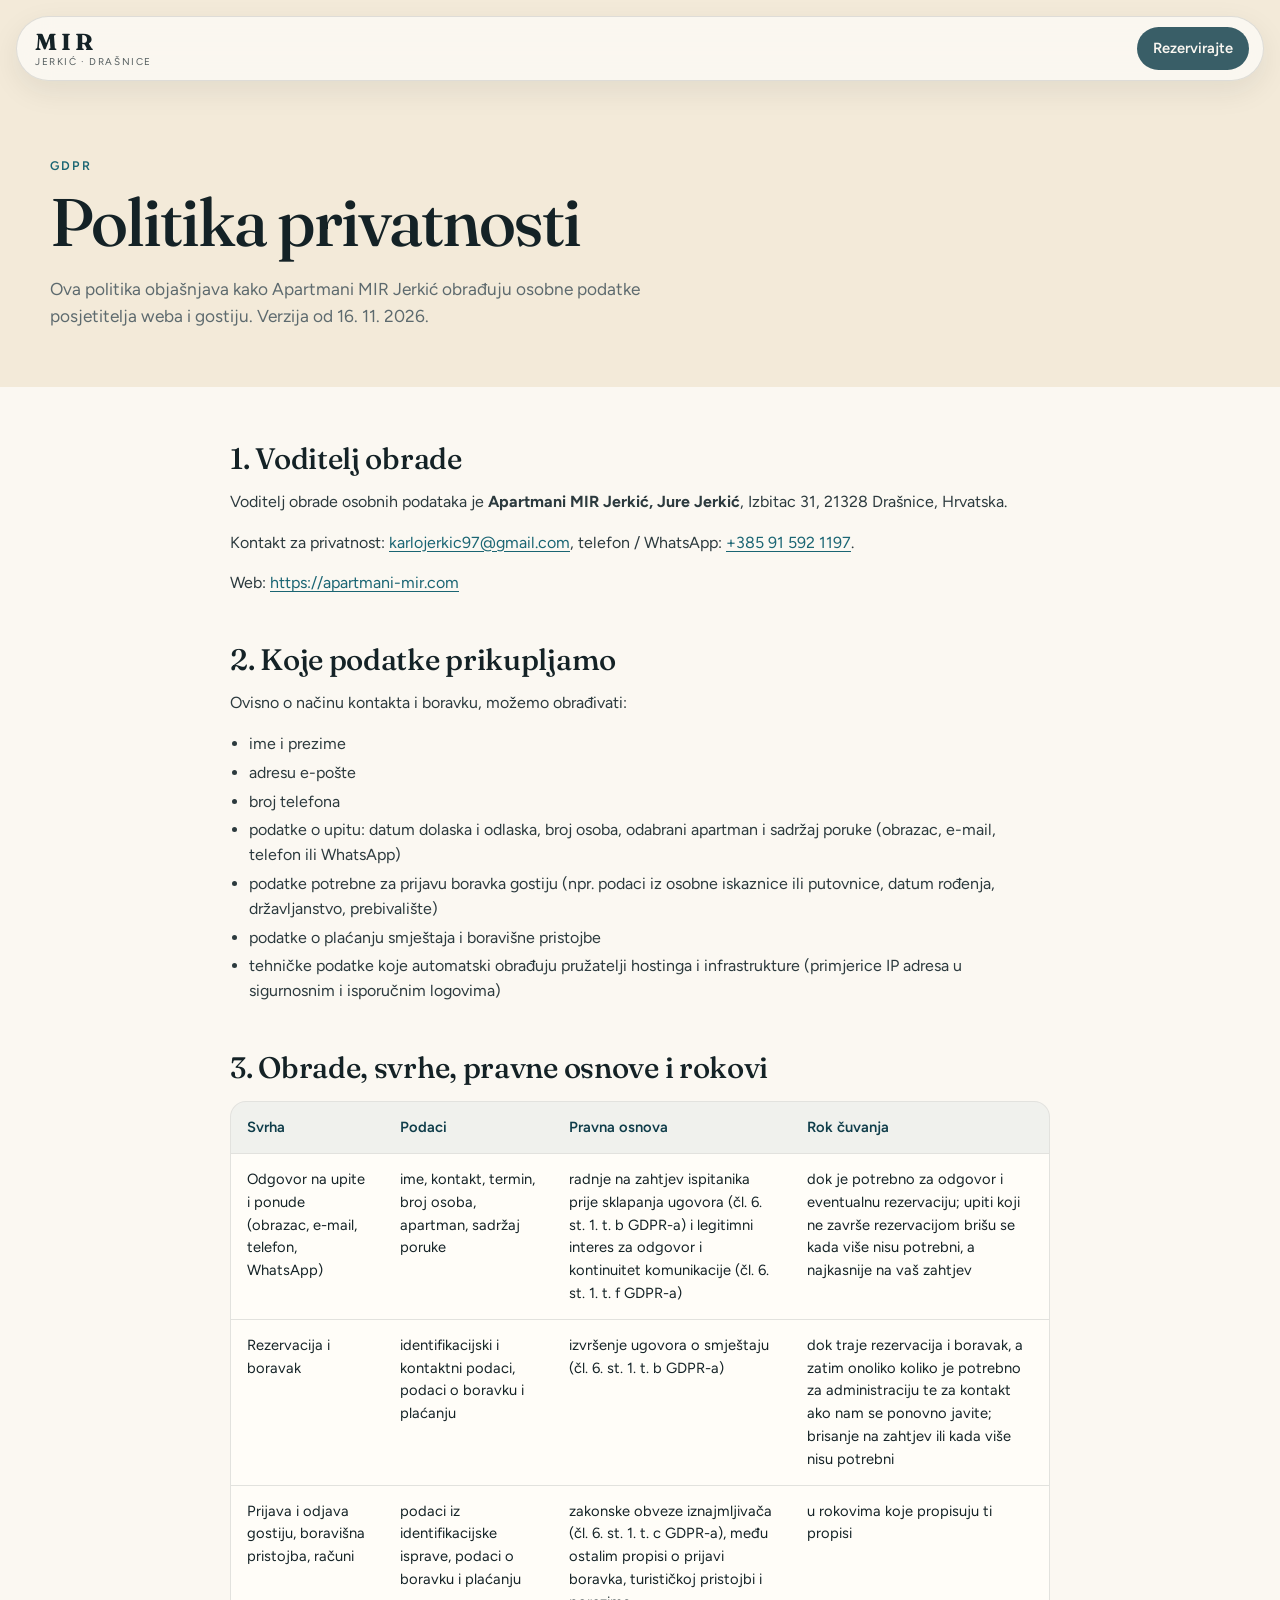
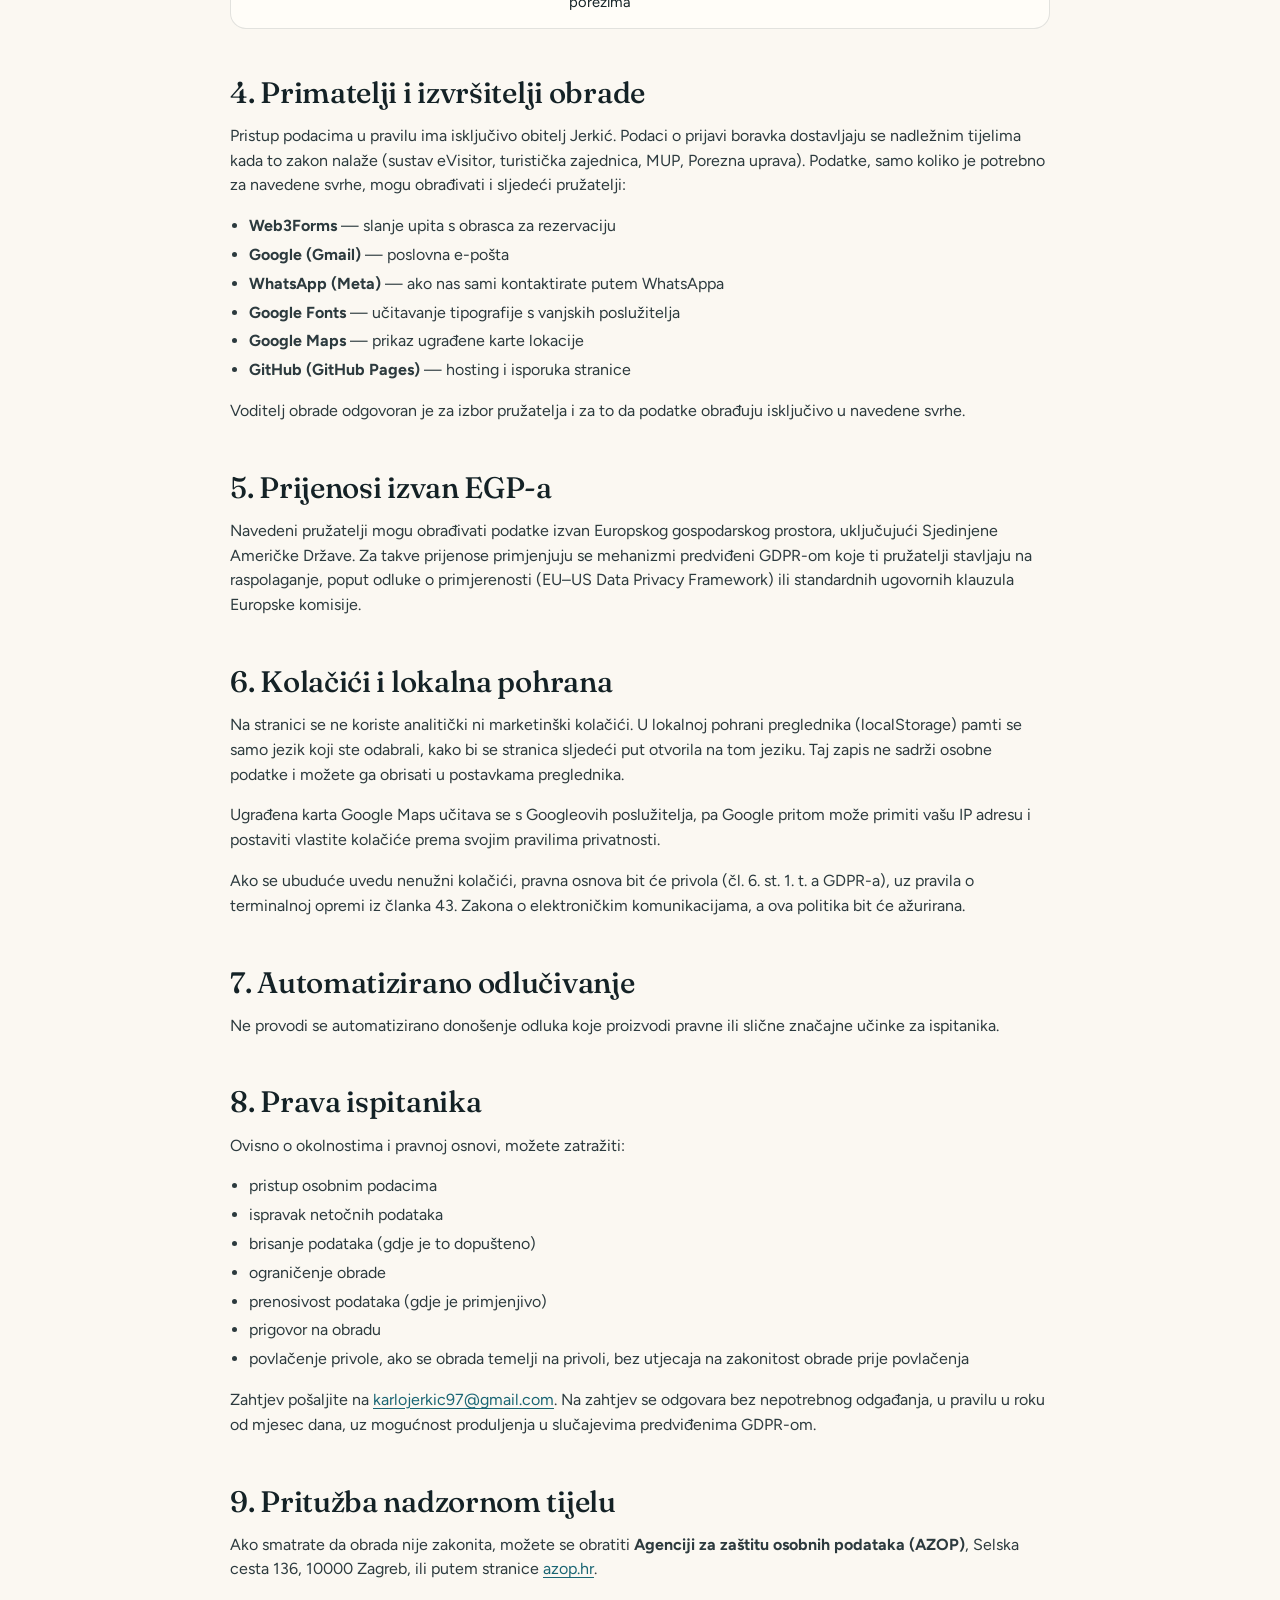
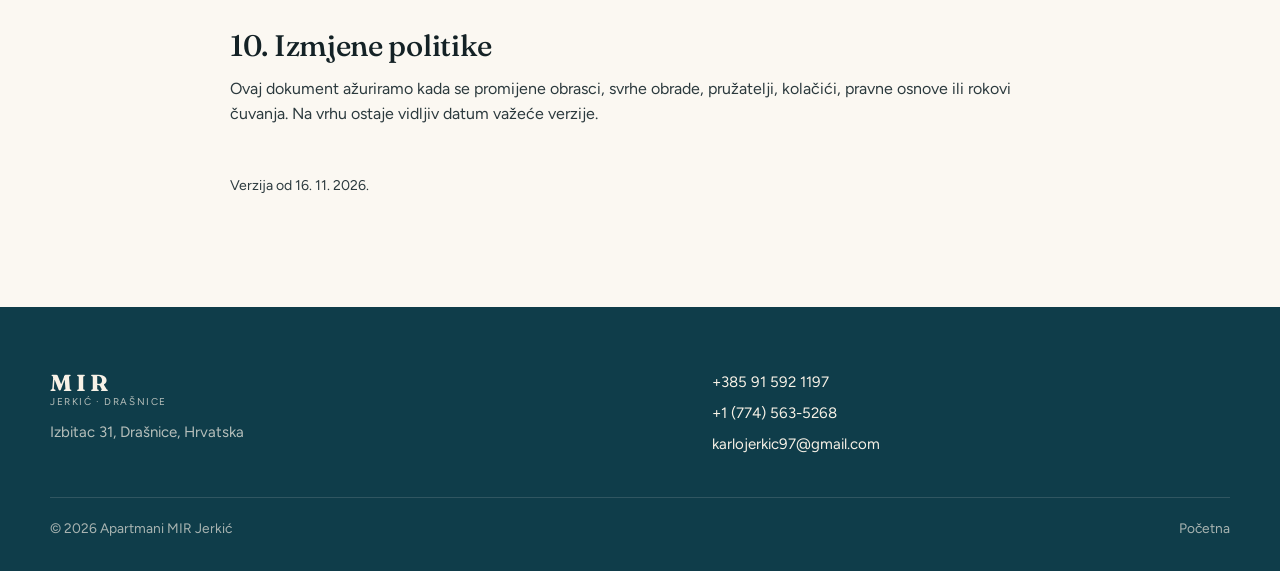
==== politika-privatnosti.html @ 4168d45e "Switch contact details to the US number and Gmail address. Co-Authored-By: Claude Opus 5.5 <noreply@" ====
<!DOCTYPE html>
<html lang="hr">
  <head>
    <meta charset="UTF-8" />
    <meta name="viewport" content="width=device-width, initial-scale=1.0" />
    <title>Politika privatnosti · Apartmani MIR Jerkić</title>
    <meta
      name="description"
      content="Politika privatnosti Apartmana MIR Jerkić u Drašnicama — kako obrađujemo osobne podatke gostiju i posjetitelja weba."
    />
    <meta name="robots" content="index, follow" />
    <link rel="canonical" href="https://apartmani-mir.com/politika-privatnosti.html" />
    <meta property="og:locale" content="hr_HR" />
    <meta property="og:type" content="website" />
    <meta property="og:site_name" content="Apartmani MIR Jerkić" />
    <meta property="og:title" content="Politika privatnosti · Apartmani MIR Jerkić" />
    <meta
      property="og:description"
      content="Politika privatnosti Apartmana MIR Jerkić u Drašnicama — kako obrađujemo osobne podatke gostiju i posjetitelja weba."
    />
    <meta property="og:url" content="https://apartmani-mir.com/politika-privatnosti.html" />
    <meta property="og:image" content="https://apartmani-mir.com/img/og.jpg" />
    <meta name="twitter:card" content="summary_large_image" />
    <meta name="twitter:title" content="Politika privatnosti · Apartmani MIR Jerkić" />
    <meta name="twitter:image" content="https://apartmani-mir.com/img/og.jpg" />
    <meta name="theme-color" content="#0f3d4a" />
    <link rel="icon" href="favicon.svg" type="image/svg+xml" />
    <link rel="icon" href="img/favicon-32.png" type="image/png" sizes="32x32" />
    <link rel="apple-touch-icon" href="img/apple-touch-icon.png" sizes="180x180" />
    <link rel="preconnect" href="https://fonts.googleapis.com" />
    <link rel="preconnect" href="https://fonts.gstatic.com" crossorigin />
    <link
      href="https://fonts.googleapis.com/css2?family=Figtree:wght@400;500;600;700&family=Fraunces:ital,opsz,wght@0,9..144,500;0,9..144,600;1,9..144,500&display=swap"
      rel="stylesheet"
    />
    <link rel="stylesheet" href="css/styles.css?v=20261119b" />
  </head>
  <body class="page-legal">
    <a class="skip" href="#sadrzaj">Preskoči na sadržaj</a>

    <header class="nav is-solid" id="nav">
      <a class="brand" href="index.html">
        <strong>MIR</strong>
        <span>Jerkić · Drašnice</span>
      </a>
      <nav>
        <ul class="nav__links nav__links--legal">
          <li><a class="nav__cta" href="index.html#kontakt">Rezervirajte</a></li>
        </ul>
      </nav>
    </header>

    <main id="sadrzaj">
      <section class="legal-head">
        <div class="wrap">
          <p class="legal-head__eyebrow">GDPR</p>
          <h1>Politika privatnosti</h1>
          <p class="lede">
            Ova politika objašnjava kako Apartmani MIR Jerkić obrađuju osobne podatke
            posjetitelja weba i gostiju. Verzija od 16. 11. 2026.
          </p>
        </div>
      </section>

      <section class="legal">
        <div class="wrap legal__content">
          <h2>1. Voditelj obrade</h2>
          <p>
            Voditelj obrade osobnih podataka je
            <strong>Apartmani MIR Jerkić, Jure Jerkić</strong>,
            Izbitac 31, 21328 Drašnice, Hrvatska.
          </p>
          <p>
            Kontakt za privatnost:
            <a href="mailto:karlojerkic97@gmail.com">karlojerkic97@gmail.com</a>,
            telefon / WhatsApp:
            <a href="https://wa.me/385915921197" target="_blank" rel="noopener noreferrer">+385 91 592 1197</a>.
          </p>
          <p>
            Web:
            <a href="https://apartmani-mir.com">https://apartmani-mir.com</a>
          </p>

          <h2>2. Koje podatke prikupljamo</h2>
          <p>Ovisno o načinu kontakta i boravku, možemo obrađivati:</p>
          <ul>
            <li>ime i prezime</li>
            <li>adresu e-pošte</li>
            <li>broj telefona</li>
            <li>podatke o upitu: datum dolaska i odlaska, broj osoba, odabrani apartman i sadržaj poruke (obrazac, e-mail, telefon ili WhatsApp)</li>
            <li>podatke potrebne za prijavu boravka gostiju (npr. podaci iz osobne iskaznice ili putovnice, datum rođenja, državljanstvo, prebivalište)</li>
            <li>podatke o plaćanju smještaja i boravišne pristojbe</li>
            <li>tehničke podatke koje automatski obrađuju pružatelji hostinga i infrastrukture (primjerice IP adresa u sigurnosnim i isporučnim logovima)</li>
          </ul>

          <h2>3. Obrade, svrhe, pravne osnove i rokovi</h2>
          <div class="legal__table-wrap" role="region" aria-label="Pregled obrada" tabindex="0">
            <table class="legal__table">
              <thead>
                <tr>
                  <th scope="col">Svrha</th>
                  <th scope="col">Podaci</th>
                  <th scope="col">Pravna osnova</th>
                  <th scope="col">Rok čuvanja</th>
                </tr>
              </thead>
              <tbody>
                <tr>
                  <td>Odgovor na upite i ponude (obrazac, e-mail, telefon, WhatsApp)</td>
                  <td>ime, kontakt, termin, broj osoba, apartman, sadržaj poruke</td>
                  <td>
                    radnje na zahtjev ispitanika prije sklapanja ugovora
                    (čl. 6. st. 1. t. b GDPR-a) i legitimni interes za odgovor
                    i kontinuitet komunikacije (čl. 6. st. 1. t. f GDPR-a)
                  </td>
                  <td>
                    dok je potrebno za odgovor i eventualnu rezervaciju; upiti
                    koji ne završe rezervacijom brišu se kada više nisu potrebni,
                    a najkasnije na vaš zahtjev
                  </td>
                </tr>
                <tr>
                  <td>Rezervacija i boravak</td>
                  <td>identifikacijski i kontaktni podaci, podaci o boravku i plaćanju</td>
                  <td>izvršenje ugovora o smještaju (čl. 6. st. 1. t. b GDPR-a)</td>
                  <td>
                    dok traje rezervacija i boravak, a zatim onoliko koliko je
                    potrebno za administraciju te za kontakt ako nam se ponovno
                    javite; brisanje na zahtjev ili kada više nisu potrebni
                  </td>
                </tr>
                <tr>
                  <td>Prijava i odjava gostiju, boravišna pristojba, računi</td>
                  <td>podaci iz identifikacijske isprave, podaci o boravku i plaćanju</td>
                  <td>
                    zakonske obveze iznajmljivača (čl. 6. st. 1. t. c GDPR-a), među
                    ostalim propisi o prijavi boravka, turističkoj pristojbi i porezima
                  </td>
                  <td>u rokovima koje propisuju ti propisi</td>
                </tr>
              </tbody>
            </table>
          </div>

          <h2>4. Primatelji i izvršitelji obrade</h2>
          <p>
            Pristup podacima u pravilu ima isključivo obitelj Jerkić. Podaci o prijavi
            boravka dostavljaju se nadležnim tijelima kada to zakon nalaže (sustav
            eVisitor, turistička zajednica, MUP, Porezna uprava). Podatke, samo koliko je
            potrebno za navedene svrhe, mogu obrađivati i sljedeći pružatelji:
          </p>
          <ul>
            <li><strong>Web3Forms</strong> — slanje upita s obrasca za rezervaciju</li>
            <li><strong>Google (Gmail)</strong> — poslovna e-pošta</li>
            <li><strong>WhatsApp (Meta)</strong> — ako nas sami kontaktirate putem WhatsAppa</li>
            <li><strong>Google Fonts</strong> — učitavanje tipografije s vanjskih poslužitelja</li>
            <li><strong>Google Maps</strong> — prikaz ugrađene karte lokacije</li>
            <li><strong>GitHub (GitHub Pages)</strong> — hosting i isporuka stranice</li>
          </ul>
          <p>
            Voditelj obrade odgovoran je za izbor pružatelja i za to da podatke
            obrađuju isključivo u navedene svrhe.
          </p>

          <h2>5. Prijenosi izvan EGP-a</h2>
          <p>
            Navedeni pružatelji mogu obrađivati podatke izvan Europskog gospodarskog
            prostora, uključujući Sjedinjene Američke Države. Za takve prijenose
            primjenjuju se mehanizmi predviđeni GDPR-om koje ti pružatelji stavljaju
            na raspolaganje, poput odluke o primjerenosti (EU–US Data Privacy Framework)
            ili standardnih ugovornih klauzula Europske komisije.
          </p>

          <h2>6. Kolačići i lokalna pohrana</h2>
          <p>
            Na stranici se ne koriste analitički ni marketinški kolačići. U lokalnoj
            pohrani preglednika (localStorage) pamti se samo jezik koji ste odabrali,
            kako bi se stranica sljedeći put otvorila na tom jeziku. Taj zapis ne sadrži
            osobne podatke i možete ga obrisati u postavkama preglednika.
          </p>
          <p>
            Ugrađena karta Google Maps učitava se s Googleovih poslužitelja, pa Google
            pritom može primiti vašu IP adresu i postaviti vlastite kolačiće prema svojim
            pravilima privatnosti.
          </p>
          <p>
            Ako se ubuduće uvedu nenužni kolačići, pravna osnova bit će privola
            (čl. 6. st. 1. t. a GDPR-a), uz pravila o terminalnoj opremi iz članka 43.
            Zakona o elektroničkim komunikacijama, a ova politika bit će ažurirana.
          </p>

          <h2>7. Automatizirano odlučivanje</h2>
          <p>
            Ne provodi se automatizirano donošenje odluka koje proizvodi pravne ili
            slične značajne učinke za ispitanika.
          </p>

          <h2>8. Prava ispitanika</h2>
          <p>Ovisno o okolnostima i pravnoj osnovi, možete zatražiti:</p>
          <ul>
            <li>pristup osobnim podacima</li>
            <li>ispravak netočnih podataka</li>
            <li>brisanje podataka (gdje je to dopušteno)</li>
            <li>ograničenje obrade</li>
            <li>prenosivost podataka (gdje je primjenjivo)</li>
            <li>prigovor na obradu</li>
            <li>povlačenje privole, ako se obrada temelji na privoli, bez utjecaja na zakonitost obrade prije povlačenja</li>
          </ul>
          <p>
            Zahtjev pošaljite na
            <a href="mailto:karlojerkic97@gmail.com">karlojerkic97@gmail.com</a>.
            Na zahtjev se odgovara bez nepotrebnog odgađanja, u pravilu u roku od mjesec dana,
            uz mogućnost produljenja u slučajevima predviđenima GDPR-om.
          </p>

          <h2>9. Pritužba nadzornom tijelu</h2>
          <p>
            Ako smatrate da obrada nije zakonita, možete se obratiti
            <strong>Agenciji za zaštitu osobnih podataka (AZOP)</strong>,
            Selska cesta 136, 10000 Zagreb, ili putem stranice
            <a href="https://azop.hr" target="_blank" rel="noopener noreferrer">azop.hr</a>.
          </p>

          <h2>10. Izmjene politike</h2>
          <p>
            Ovaj dokument ažuriramo kada se promijene obrasci, svrhe obrade, pružatelji,
            kolačići, pravne osnove ili rokovi čuvanja. Na vrhu ostaje vidljiv datum
            važeće verzije.
          </p>

          <p class="legal__updated">Verzija od 16. 11. 2026.</p>
        </div>
      </section>
    </main>

    <footer class="footer">
      <div class="wrap footer__grid footer__grid--legal">
        <div class="footer__brand">
          <a class="brand" href="index.html">
            <strong>MIR</strong>
            <span>Jerkić · Drašnice</span>
          </a>
          <p>Izbitac 31, Drašnice, Hrvatska</p>
        </div>
        <ul class="footer__contact">
          <li><a href="tel:+385915921197">+385 91 592 1197</a></li>
          <li><a href="tel:+17745635268">+1 (774) 563-5268</a></li>
          <li><a href="mailto:karlojerkic97@gmail.com">karlojerkic97@gmail.com</a></li>
        </ul>
      </div>
      <div class="wrap footer__base">
        <p>© <span id="year">2026</span> Apartmani MIR Jerkić</p>
        <a href="index.html">Početna</a>
      </div>
    </footer>

    <script>
      document.getElementById("year").textContent = new Date().getFullYear();
    </script>
  </body>
</html>
---- css/styles.css ----
:root {
  --ink: #142226;
  --muted: #5d6a6e;
  --foam: #fbf8f2;
  --sand: #f3ead9;
  --paper: #fffdf8;
  --sea: #0f3d4a;
  --sea-mid: #1a6573;
  --aqua: #3aa8b5;
  --gold: #c49a5a;
  --terracotta: #c45c3e;
  --line: rgba(20, 34, 38, 0.12);
  --shadow: 0 24px 60px rgba(15, 61, 74, 0.14);
  --radius: 22px;
  --serif: "Fraunces", "Times New Roman", serif;
  --sans: "Figtree", system-ui, sans-serif;
  --nav-h: 84px;
}

*,
*::before,
*::after {
  box-sizing: border-box;
}

html {
  scroll-behavior: smooth;
  scroll-padding-top: 104px;
}

body {
  margin: 0;
  color: var(--ink);
  background: var(--foam);
  font-family: var(--sans);
  line-height: 1.55;
  -webkit-font-smoothing: antialiased;
  overflow-x: hidden;
}

img {
  max-width: 100%;
  display: block;
}

a {
  color: inherit;
  text-decoration: none;
}

::selection {
  background: rgba(196, 154, 90, 0.32);
  color: var(--ink);
}

:focus-visible {
  outline: 2px solid var(--aqua);
  outline-offset: 3px;
}

.section--sea :focus-visible,
.hero :focus-visible,
.contact__panel :focus-visible,
.nav:not(.is-solid) :focus-visible {
  outline-color: var(--gold);
}

input,
select,
textarea {
  accent-color: var(--sea-mid);
  caret-color: var(--sea-mid);
}

svg {
  display: block;
}

button,
input,
select,
textarea {
  font: inherit;
}

.skip {
  position: absolute;
  left: 16px;
  top: 12px;
  transform: translateY(calc(-100% - 24px));
  transition: transform 0.2s ease;
  z-index: 80;
  background: var(--sea);
  color: var(--foam);
  padding: 8px 12px;
  border-radius: 8px;
}

.skip:focus {
  transform: none;
}

.wrap {
  width: min(1180px, calc(100% - 40px));
  margin-inline: auto;
}

.nav {
  position: fixed;
  inset: 16px 16px auto;
  z-index: 50;
  display: flex;
  align-items: center;
  justify-content: space-between;
  gap: 16px;
  min-height: 64px;
  padding: 10px 14px 10px 18px;
  border: 1px solid transparent;
  border-radius: 999px;
  color: #f7f1e6;
  transition: background 0.35s ease, color 0.35s ease, border-color 0.35s ease, box-shadow 0.35s ease;
}

.nav.is-solid {
  background: rgba(251, 248, 242, 0.92);
  border-color: var(--line);
  color: var(--ink);
  backdrop-filter: blur(16px);
  box-shadow: 0 10px 30px rgba(20, 34, 38, 0.08);
}

.brand {
  display: flex;
  flex-direction: column;
  line-height: 1;
  gap: 3px;
}

.brand strong {
  font-family: var(--serif);
  font-size: 1.45rem;
  letter-spacing: 0.18em;
}

.brand span {
  font-size: 0.62rem;
  letter-spacing: 0.16em;
  text-transform: uppercase;
  opacity: 0.72;
}

.nav__links {
  display: flex;
  align-items: center;
  gap: 22px;
  margin: 0;
  padding: 0;
  list-style: none;
}

.nav__links a {
  font-size: 0.92rem;
  opacity: 0.82;
}

.nav__links a:hover,
.nav__cta:hover {
  opacity: 1;
}

.nav__cta {
  display: inline-flex;
  align-items: center;
  padding: 10px 16px;
  border-radius: 999px;
  background: var(--gold);
  color: var(--sea);
  font-weight: 600;
  font-size: 0.86rem;
}

.nav.is-solid .nav__cta {
  background: var(--sea);
  color: var(--foam);
}

.nav__tools {
  display: flex;
  align-items: center;
  gap: 10px;
}

.lang {
  display: flex;
  border: 1px solid rgba(247, 241, 230, 0.28);
  border-radius: 999px;
  overflow: hidden;
}

.nav.is-solid .lang {
  border-color: var(--line);
}

.lang button {
  border: 0;
  background: transparent;
  color: inherit;
  min-height: 32px;
  padding: 0 9px;
  cursor: pointer;
  opacity: 0.62;
  font-size: 0.72rem;
  font-weight: 700;
  letter-spacing: 0.04em;
}

.lang button:hover {
  opacity: 0.9;
}

.lang button.is-active {
  opacity: 1;
  background: rgba(255, 255, 255, 0.12);
}

.nav.is-solid .lang button.is-active {
  background: rgba(15, 61, 74, 0.08);
}

.menu-btn {
  display: none;
  width: 42px;
  height: 42px;
  border: 0;
  border-radius: 50%;
  background: rgba(255, 255, 255, 0.12);
  color: inherit;
  cursor: pointer;
}

.nav.is-solid .menu-btn,
.nav.is-open .menu-btn {
  background: rgba(15, 61, 74, 0.08);
}

.hero {
  position: relative;
  min-height: 100svh;
  color: #f7f1e6;
  overflow: hidden;
}

.hero__slides,
.hero__slide,
.hero__slide img {
  position: absolute;
  inset: 0;
  width: 100%;
  height: 100%;
}

.hero__slide img {
  object-fit: cover;
  transform: scale(1.06);
  transition: opacity 1.1s ease, transform 7s ease;
}

.hero__slide {
  opacity: 0;
}

.hero__slide.is-active {
  opacity: 1;
}

.hero__slide.is-active img {
  transform: scale(1);
}

.hero__shade {
  position: absolute;
  inset: 0;
  background:
    linear-gradient(180deg, rgba(8, 24, 30, 0.5) 0%, rgba(8, 24, 30, 0.14) 22%, rgba(8, 24, 30, 0.1) 40%, rgba(8, 24, 30, 0.76) 100%),
    radial-gradient(circle at 20% 80%, rgba(15, 61, 74, 0.35), transparent 42%);
}

.hero__copy {
  position: relative;
  z-index: 2;
  display: flex;
  flex-direction: column;
  justify-content: end;
  min-height: 100svh;
  padding: 0 0 72px;
}

.hero h1 {
  margin: 0;
  max-width: 11ch;
  font-family: var(--serif);
  font-size: clamp(3.4rem, 9vw, 7.4rem);
  font-weight: 500;
  line-height: 0.92;
  letter-spacing: -0.03em;
  text-wrap: balance;
}

.hero__lead {
  max-width: 38rem;
  margin: 22px 0 28px;
  font-size: clamp(1.05rem, 2vw, 1.28rem);
  color: rgba(247, 241, 230, 0.84);
}

.hero__actions {
  display: flex;
  flex-wrap: wrap;
  gap: 12px;
}

.hero__dots {
  position: absolute;
  right: 20px;
  bottom: 72px;
  z-index: 3;
  display: flex;
  flex-direction: column;
  gap: 0;
}

.hero__dots button {
  display: grid;
  place-items: center;
  width: 24px;
  height: 24px;
  padding: 0;
  border: 0;
  border-radius: 50%;
  background: transparent;
  cursor: pointer;
}

.hero__dots button::before {
  content: "";
  width: 9px;
  height: 9px;
  border-radius: 50%;
  background: rgba(247, 241, 230, 0.45);
  transition: background 0.3s ease, transform 0.3s ease;
}

.hero__dots button:hover::before {
  background: rgba(247, 241, 230, 0.8);
}

.hero__dots button.is-active::before {
  background: var(--gold);
  transform: scale(1.15);
}

.hero__rating {
  display: inline-flex;
  align-items: center;
  gap: 8px;
  align-self: flex-start;
  margin-top: 22px;
  color: rgba(247, 241, 230, 0.86);
  font-size: 0.92rem;
}

.hero__rating strong {
  color: #f7f1e6;
  font-weight: 600;
}

.hero__star {
  color: var(--gold);
}

.hero__rating:hover span:last-child {
  text-decoration: underline;
  text-underline-offset: 3px;
}

.reviews__head {
  display: flex;
  align-items: end;
  justify-content: space-between;
  gap: 24px 40px;
  flex-wrap: wrap;
}

.reviews__head h2 {
  margin: 0;
}

.reviews__score {
  display: flex;
  align-items: center;
  gap: 14px;
  color: rgba(247, 241, 230, 0.78);
  font-size: 0.92rem;
}

.reviews__score > strong {
  font-family: var(--serif);
  font-size: 3.2rem;
  font-weight: 500;
  line-height: 1;
  color: #f7f1e6;
}

.reviews__stars {
  display: flex;
  gap: 2px;
  margin-bottom: 4px;
  color: var(--gold);
}

.reviews__list {
  display: grid;
  grid-template-columns: repeat(4, 1fr);
  gap: 32px;
  margin-top: 48px;
}

.review {
  margin: 0;
  padding-top: 22px;
  border-top: 1px solid rgba(247, 241, 230, 0.2);
}

.review blockquote {
  margin: 0;
}

.review p {
  margin: 0;
  font-family: var(--serif);
  font-size: clamp(1.3rem, 2vw, 1.6rem);
  line-height: 1.3;
  letter-spacing: -0.01em;
  color: #f7f1e6;
}

.review figcaption {
  margin-top: 18px;
  font-size: 0.9rem;
  color: rgba(247, 241, 230, 0.7);
}

.review figcaption strong {
  color: #f7f1e6;
  font-weight: 600;
}

.reviews__foot {
  display: flex;
  flex-wrap: wrap;
  justify-content: space-between;
  gap: 8px 24px;
  margin: 48px 0 0;
  color: rgba(247, 241, 230, 0.66);
  font-size: 0.88rem;
}

.reviews__foot a {
  color: #d9b77f;
  font-weight: 600;
  text-decoration: underline;
  text-decoration-color: rgba(217, 183, 127, 0.4);
  text-underline-offset: 3px;
}

.reviews__foot a:hover {
  text-decoration-color: currentColor;
}

.btn {
  display: inline-flex;
  align-items: center;
  justify-content: center;
  gap: 10px;
  min-height: 48px;
  padding: 0 20px;
  border: 0;
  border-radius: 999px;
  background: var(--gold);
  color: var(--sea);
  font: inherit;
  font-weight: 600;
  cursor: pointer;
}

.btn:hover {
  filter: brightness(1.06);
}

.btn--ghost {
  background: transparent;
  color: inherit;
  border: 1px solid rgba(247, 241, 230, 0.45);
  transition: background 0.25s ease, border-color 0.25s ease;
}

.btn--ghost:hover {
  filter: none;
  background: rgba(247, 241, 230, 0.1);
  border-color: rgba(247, 241, 230, 0.7);
}

.facts {
  display: grid;
  grid-template-columns: repeat(4, 1fr);
  gap: 1px;
  margin: -42px auto 0;
  padding: 0;
  position: relative;
  z-index: 4;
  background: #e6e1d7;
  border-radius: var(--radius);
  overflow: hidden;
  box-shadow: var(--shadow);
}

.facts li {
  list-style: none;
  margin: 0;
  padding: 26px 22px;
  background: var(--paper);
}

.facts strong {
  display: block;
  font-family: var(--serif);
  font-size: 1.7rem;
  font-weight: 500;
}

.facts span {
  color: var(--muted);
  font-size: 0.92rem;
}

.section {
  padding: 7.25rem 0 5.75rem;
}

.section--sand {
  background: var(--sand);
}

.section--sea {
  background: var(--sea);
  color: #f7f1e6;
}

h2 {
  margin: 0 0 18px;
  text-wrap: balance;
  font-family: var(--serif);
  font-size: clamp(2.1rem, 5vw, 3.8rem);
  font-weight: 500;
  line-height: 1.05;
  letter-spacing: -0.03em;
}

.lede {
  max-width: 42rem;
  color: var(--muted);
  font-size: 1.08rem;
}

.section--sea .lede {
  color: rgba(247, 241, 230, 0.74);
}

.split {
  display: grid;
  grid-template-columns: 1.05fr 0.95fr;
  gap: 56px;
  align-items: center;
}

.prose p {
  margin: 0 0 16px;
  color: var(--muted);
}

.prose--lead {
  max-width: 34rem;
}

.prose--lead p {
  font-size: 1.14rem;
  line-height: 1.65;
  color: #3f4d51;
}

.prose--lead p:first-child {
  color: var(--ink);
}

.photo {
  position: relative;
  margin: 0;
  overflow: hidden;
  border-radius: 28px;
}

.photo img {
  width: 100%;
  height: min(620px, 72vh);
  object-fit: cover;
  border-radius: 28px;
  transition: transform 0.8s ease;
}

.photo:hover img {
  transform: scale(1.03);
}

.photo figcaption {
  position: absolute;
  left: 18px;
  bottom: 18px;
  padding: 8px 12px;
  border-radius: 999px;
  background: rgba(20, 34, 38, 0.7);
  color: #f7f1e6;
  font-size: 0.8rem;
  backdrop-filter: blur(10px);
}

.amen {
  display: grid;
  grid-template-columns: 1.05fr 0.95fr;
  gap: 64px;
  align-items: center;
}

.amenities {
  display: grid;
  grid-template-columns: 1fr 1fr;
  gap: 30px 32px;
  margin: 40px 0 0;
  padding: 0;
  list-style: none;
}

.amenity {
  display: grid;
  grid-template-columns: 46px 1fr;
  gap: 16px;
  align-items: start;
}

.amenity__icon {
  display: grid;
  place-items: center;
  width: 46px;
  height: 46px;
  border-radius: 50%;
  background: rgba(15, 61, 74, 0.08);
  color: var(--sea);
}

.amenity strong {
  display: block;
  margin: 2px 0 4px;
  font-size: 1.02rem;
}

.amenity p {
  margin: 0;
  color: #57625f;
  font-size: 0.94rem;
  line-height: 1.5;
}

.amen__photo {
  margin: 0;
  overflow: hidden;
  border-radius: 28px;
  box-shadow: var(--shadow);
}

.amen__photo img {
  width: 100%;
  height: min(560px, 70vh);
  object-fit: cover;
}

.cards {
  display: flex;
  flex-wrap: wrap;
  justify-content: center;
  gap: 18px;
  margin-top: 36px;
}

.card {
  display: flex;
  flex: 0 1 calc((100% - 54px) / 4);
  flex-direction: column;
  max-width: calc((100% - 54px) / 4);
  overflow: hidden;
  border-radius: 24px;
  color: var(--ink);
  background: var(--paper);
  box-shadow: 0 10px 30px rgba(15, 61, 74, 0.06);
  transition: transform 0.35s ease, box-shadow 0.35s ease;
}

.card:hover {
  transform: translateY(-4px);
  box-shadow: var(--shadow);
}

.card__media {
  position: relative;
  display: block;
  padding: 0;
  border: 0;
  overflow: hidden;
  background: var(--sand);
  cursor: zoom-in;
}

.card__media img {
  width: 100%;
  height: 210px;
  object-fit: cover;
  transition: transform 0.6s cubic-bezier(0.16, 1, 0.3, 1);
}

.card__media:hover img {
  transform: scale(1.04);
}

.card__media:focus-visible {
  outline-offset: -4px;
}

.card__count {
  position: absolute;
  right: 12px;
  bottom: 12px;
  display: inline-flex;
  align-items: center;
  gap: 6px;
  padding: 5px 10px;
  border-radius: 999px;
  background: rgba(20, 34, 38, 0.66);
  color: #f7f1e6;
  font-size: 0.8rem;
  font-weight: 600;
  backdrop-filter: blur(6px);
}

.card__body {
  display: flex;
  flex: 1;
  flex-direction: column;
  gap: 10px;
  padding: 18px 18px 18px;
}

.card__body > p {
  margin-bottom: 16px;
}

.card__top {
  display: flex;
  align-items: baseline;
  justify-content: space-between;
  gap: 12px;
}

.card__top span {
  flex-shrink: 0;
  color: var(--sea-mid);
  font-size: 0.78rem;
  font-weight: 600;
  letter-spacing: 0.06em;
  text-transform: uppercase;
}

.card h3 {
  margin: 0;
  color: var(--ink);
  font-family: var(--serif);
  font-size: 1.55rem;
  font-weight: 500;
  line-height: 1.15;
}

.card p {
  margin: 0;
  color: var(--muted);
  font-size: 0.94rem;
  line-height: 1.45;
}

.card__actions {
  display: grid;
  grid-template-columns: 1fr 1fr;
  margin: auto -18px -18px;
  border-top: 1px solid var(--line);
}

.card__link,
.card__book {
  display: inline-flex;
  align-items: center;
  justify-content: center;
  gap: 8px;
  min-height: 52px;
  padding: 0 12px;
  border: 0;
  background: none;
  color: var(--muted);
  font: inherit;
  font-size: 0.9rem;
  font-weight: 600;
  white-space: nowrap;
  cursor: pointer;
  transition: background 0.2s ease, color 0.2s ease;
}

.card__book {
  border-left: 1px solid var(--line);
  color: var(--sea);
}

.card__book svg {
  transition: transform 0.25s cubic-bezier(0.16, 1, 0.3, 1);
}

.card__link:hover,
.card__book:hover {
  background: rgba(15, 61, 74, 0.04);
  color: var(--sea);
}

.card__book:hover svg {
  transform: translateX(3px);
}

.card__link:focus-visible,
.card__book:focus-visible {
  outline-offset: -3px;
}

.places {
  display: grid;
  grid-template-columns: 1.3fr 1fr 1fr;
  gap: 16px;
  margin-top: 36px;
}

.place {
  position: relative;
  display: block;
  width: 100%;
  min-height: 420px;
  overflow: hidden;
  border: 0;
  border-radius: 26px;
  padding: 0;
  text-align: left;
  color: #f7f1e6;
  font: inherit;
  cursor: pointer;
  transition: transform 0.35s ease, box-shadow 0.35s ease;
}

.place:hover {
  transform: translateY(-4px);
  box-shadow: var(--shadow);
}

.place:hover .place__cta {
  opacity: 1;
  transform: none;
}

.place img {
  position: absolute;
  inset: 0;
  width: 100%;
  height: 100%;
  object-fit: cover;
  transition: transform 0.6s ease;
}

.place:hover img {
  transform: scale(1.04);
}

.place__shade {
  position: absolute;
  inset: 0;
  background: linear-gradient(180deg, rgba(8, 24, 30, 0.05), rgba(8, 24, 30, 0.82));
}

.place__copy {
  position: absolute;
  inset: auto 22px 22px;
  z-index: 1;
}

.place h3 {
  margin: 0 0 8px;
  font-family: var(--serif);
  font-size: 2.1rem;
  font-weight: 500;
}

.place p {
  margin: 0;
  color: rgba(247, 241, 230, 0.82);
  display: -webkit-box;
  -webkit-line-clamp: 3;
  -webkit-box-orient: vertical;
  overflow: hidden;
}

.place__cta {
  display: inline-block;
  margin-top: 14px;
  color: var(--gold);
  font-size: 0.88rem;
  font-weight: 600;
  letter-spacing: 0.04em;
  opacity: 0.88;
  transform: translateY(2px);
  transition: opacity 0.3s ease, transform 0.3s ease;
}

.place-modal {
  position: fixed;
  inset: 0;
  z-index: 70;
  display: grid;
  place-items: center;
  padding: 24px;
  background: rgba(8, 24, 30, 0.72);
  backdrop-filter: blur(6px);
}

.place-modal[hidden] {
  display: none;
}

.place-modal__dialog {
  position: relative;
  width: min(720px, 100%);
  max-height: min(88vh, 860px);
  overflow: auto;
  border-radius: 24px;
  background: var(--paper);
  color: var(--ink);
  box-shadow: 0 30px 80px rgba(0, 0, 0, 0.35);
}

.place-modal__close {
  position: absolute;
  top: 14px;
  right: 14px;
  z-index: 2;
  width: 42px;
  height: 42px;
  border: 0;
  border-radius: 50%;
  background: rgba(15, 28, 32, 0.55);
  color: #f7f1e6;
  cursor: pointer;
}

.place-modal__media {
  aspect-ratio: 16 / 9;
  overflow: hidden;
  background: var(--sea);
}

.place-modal__media img {
  width: 100%;
  height: 100%;
  object-fit: cover;
}

.place-modal__content {
  padding: 28px 28px 32px;
}

.place-modal__content h3 {
  margin: 0 0 16px;
  font-family: var(--serif);
  font-size: clamp(1.8rem, 3vw, 2.4rem);
  font-weight: 500;
  line-height: 1.1;
  color: var(--ink);
}

.place-modal__text p {
  margin: 0 0 14px;
  color: var(--muted);
  font-size: 1.02rem;
  line-height: 1.65;
}

.place-modal__text p:last-child {
  margin-bottom: 0;
}

.contact {
  display: grid;
  grid-template-columns: 0.9fr 1.1fr;
  gap: 28px;
  align-items: stretch;
}

.contact__panel,
.form {
  padding: 28px;
  border-radius: 26px;
  min-height: 100%;
}

.contact__panel {
  background:
    linear-gradient(180deg, rgba(8, 24, 30, 0.62), rgba(8, 24, 30, 0.86) 55%, rgba(8, 24, 30, 0.92)),
    url("../img/DJI_0021.webp") center / cover;
  color: #f7f1e6;
}

.contact__panel h2,
.contact__panel p {
  color: inherit;
}

.contact__panel a {
  color: #d9b77f;
  text-decoration: underline;
  text-decoration-color: rgba(217, 183, 127, 0.35);
  text-underline-offset: 3px;
  transition: text-decoration-color 0.2s ease;
}

.contact__panel a:hover {
  text-decoration-color: currentColor;
}

.contact-list {
  display: grid;
  gap: 10px;
  margin: 28px 0 0;
  padding: 0;
}

.contact-list li {
  list-style: none;
}

.contact-list span {
  display: block;
  font-size: 0.76rem;
  letter-spacing: 0.14em;
  text-transform: uppercase;
  opacity: 0.78;
}

.form {
  position: relative;
  display: flex;
  flex-direction: column;
  gap: 18px;
  background: var(--paper);
  box-shadow: var(--shadow);
}

.form-grid {
  flex: 1;
  display: grid;
  grid-template-columns: 1fr 1fr;
  grid-template-rows: auto auto auto minmax(160px, 1fr);
  gap: 14px;
  align-content: stretch;
}

.field {
  display: flex;
  flex-direction: column;
  gap: 6px;
}

.field--full {
  grid-column: 1 / -1;
  min-height: 0;
}

.field span {
  font-size: 0.82rem;
  color: var(--muted);
}

.field.is-invalid span {
  color: #a8472c;
}

.field input,
.field select,
.field textarea {
  width: 100%;
  border: 1px solid var(--line);
  border-radius: 14px;
  background: var(--foam);
  padding: 12px 13px;
  color: var(--ink);
  transition: border-color 0.2s ease, box-shadow 0.2s ease, background 0.2s ease;
}

.field input:focus,
.field select:focus,
.field textarea:focus {
  outline: none;
  border-color: rgba(26, 101, 115, 0.55);
  box-shadow: 0 0 0 3px rgba(58, 168, 181, 0.18);
}

.field.is-invalid input,
.field.is-invalid select,
.field.is-invalid textarea {
  border-color: rgba(196, 92, 62, 0.72);
  background: rgba(196, 92, 62, 0.05);
  box-shadow: 0 0 0 3px rgba(196, 92, 62, 0.12);
}

.field textarea {
  flex: 1;
  min-height: 140px;
  height: 100%;
  resize: vertical;
}

.form__actions {
  display: flex;
  align-items: center;
  justify-content: flex-end;
  gap: 16px;
  margin-top: 2px;
}

.form .btn {
  border: 0;
  cursor: pointer;
  flex-shrink: 0;
}

.form-note {
  margin: 0;
  flex: 1;
  min-width: 0;
  text-align: right;
  color: var(--muted);
  font-size: 0.9rem;
  line-height: 1.35;
}

.form-note:empty,
.form-note[hidden] {
  display: none;
}

.form-note.is-ok {
  color: #1f7a4d;
}

.form-note.is-err {
  color: var(--terracotta);
}

.form .btn:disabled {
  opacity: 0.65;
  cursor: wait;
}

.botcheck {
  position: absolute;
  left: -9999px;
  height: 0;
  width: 0;
  opacity: 0;
}

.map {
  margin-top: 22px;
  border: 0;
  border-radius: 22px;
  width: 100%;
  min-height: 280px;
  filter: saturate(0.85);
}

.footer {
  background: var(--sea);
  color: #f7f1e6;
  font-size: 0.94rem;
}

.footer__grid {
  display: grid;
  grid-template-columns: 1.2fr 1fr auto;
  gap: 40px;
  align-items: start;
  padding: 64px 0 40px;
}

.footer__brand p {
  margin: 14px 0 0;
  color: rgba(247, 241, 230, 0.72);
}

.footer__contact {
  display: grid;
  gap: 8px;
  margin: 0;
  padding: 0;
  list-style: none;
}

.footer a {
  transition: color 0.2s ease;
}

.footer__contact a:hover,
.footer__base a:hover {
  color: #d9b77f;
}

.footer__wa {
  display: inline-flex;
  align-items: center;
  gap: 8px;
}

.footer__lang {
  border-color: rgba(247, 241, 230, 0.28);
}

.footer__lang button.is-active {
  background: rgba(247, 241, 230, 0.14);
}

.footer__base {
  display: flex;
  justify-content: space-between;
  gap: 16px;
  padding: 20px 0 32px;
  border-top: 1px solid rgba(247, 241, 230, 0.14);
  color: rgba(247, 241, 230, 0.66);
  font-size: 0.86rem;
}

.footer__base p {
  margin: 0;
}

.mbar {
  display: none;
}

.room-modal {
  position: fixed;
  inset: 0;
  z-index: 70;
  display: grid;
  place-items: center;
  padding: 24px;
  background: rgba(10, 26, 31, 0.55);
  backdrop-filter: blur(10px);
  animation: modal-fade 0.3s ease;
}

.room-modal[hidden] {
  display: none;
}

.room-modal__dialog {
  position: relative;
  display: grid;
  grid-template-columns: minmax(0, 1fr) 360px;
  width: min(1240px, 100%);
  height: min(820px, calc(100vh - 48px));
  overflow: hidden;
  border-radius: 28px;
  background: var(--paper);
  color: var(--ink);
  box-shadow: 0 40px 100px rgba(8, 24, 30, 0.35);
  animation: modal-rise 0.45s cubic-bezier(0.16, 1, 0.3, 1);
}

@keyframes modal-fade {
  from { opacity: 0; }
}

@keyframes modal-rise {
  from { opacity: 0; transform: translateY(18px) scale(0.985); }
}

.room-modal__close,
.place-modal__close,
.room-modal__nav,
.menu-btn {
  place-items: center;
}

.room-modal__close,
.place-modal__close,
.room-modal__nav {
  display: grid;
}

.room-modal__close {
  position: absolute;
  top: 18px;
  right: 18px;
  z-index: 2;
  width: 42px;
  height: 42px;
  border: 0;
  border-radius: 50%;
  background: rgba(15, 61, 74, 0.07);
  color: var(--ink);
  cursor: pointer;
  transition: background 0.2s ease;
}

.room-modal__close:hover {
  background: rgba(15, 61, 74, 0.14);
}

.room-modal__stage {
  position: relative;
  display: grid;
  grid-template-rows: minmax(0, 1fr) auto;
  place-items: center;
  gap: 14px;
  min-height: 0;
  padding: 28px 28px 18px;
  background: #efe7d8;
}

.room-modal__stage img {
  display: block;
  max-width: 100%;
  max-height: 100%;
  border-radius: 18px;
  box-shadow: 0 18px 50px rgba(15, 61, 74, 0.16);
  transition: opacity 0.25s ease;
}

.room-modal__stage img.is-swapping {
  opacity: 0.35;
}

.room-modal__nav {
  position: absolute;
  top: 50%;
  width: 48px;
  height: 48px;
  border: 0;
  border-radius: 50%;
  background: rgba(251, 248, 242, 0.94);
  color: var(--ink);
  box-shadow: 0 8px 24px rgba(15, 61, 74, 0.18);
  cursor: pointer;
  transform: translateY(-50%);
  transition: transform 0.2s ease, background 0.2s ease;
}

.room-modal__nav:hover {
  background: #fff;
  transform: translateY(-50%) scale(1.06);
}

.room-modal__nav svg {
  width: 22px;
  height: 22px;
}

.room-modal__nav.is-prev {
  left: 40px;
}

.room-modal__nav.is-next {
  right: 40px;
}

.room-modal__count {
  color: var(--muted);
  font-size: 0.86rem;
  font-weight: 600;
  font-variant-numeric: tabular-nums;
  letter-spacing: 0.04em;
}

.room-modal__side {
  display: flex;
  flex-direction: column;
  min-height: 0;
  padding: 36px 30px 28px;
}

.room-modal__guests {
  margin: 0;
  color: var(--sea-mid);
  font-size: 0.8rem;
  font-weight: 600;
  letter-spacing: 0.06em;
  text-transform: uppercase;
}

.room-modal__side h3 {
  margin: 10px 56px 0 0;
  font-family: var(--serif);
  font-size: clamp(2rem, 3vw, 2.6rem);
  font-weight: 500;
  line-height: 1.05;
  letter-spacing: -0.02em;
}

.room-modal__desc {
  margin: 14px 0 0;
  color: var(--muted);
  font-size: 1rem;
  line-height: 1.55;
}

.room-modal__thumbs {
  display: grid;
  grid-template-columns: repeat(3, 1fr);
  align-content: start;
  gap: 8px;
  flex: 1;
  min-height: 0;
  margin: 26px -6px 20px;
  padding: 6px;
  overflow-y: auto;
  scrollbar-width: thin;
  scrollbar-color: rgba(15, 61, 74, 0.25) transparent;
}

.room-modal__thumbs button {
  aspect-ratio: 4 / 3;
  padding: 0;
  border: 0;
  border-radius: 10px;
  overflow: hidden;
  background: var(--sand);
  cursor: pointer;
  opacity: 0.72;
  transition: opacity 0.2s ease, box-shadow 0.2s ease;
}

.room-modal__thumbs button:hover {
  opacity: 1;
}

.room-modal__thumbs button.is-active {
  opacity: 1;
  box-shadow: 0 0 0 2px var(--paper), 0 0 0 4px var(--gold);
}

.room-modal__thumbs img {
  display: block;
  width: 100%;
  height: 100%;
  object-fit: cover;
}

.room-modal__book {
  width: 100%;
  min-height: 54px;
  justify-content: center;
  background: var(--sea);
  color: var(--foam);
  letter-spacing: 0.01em;
  transition: background 0.25s ease;
}

.room-modal__book:hover {
  filter: none;
  background: #0b3340;
}

.room-modal__book svg {
  transition: transform 0.25s cubic-bezier(0.16, 1, 0.3, 1);
}

.room-modal__book:hover svg {
  transform: translateX(3px);
}

.field.is-picked select {
  animation: picked 1.6s ease;
}

@keyframes picked {
  0%, 60% { border-color: var(--gold); box-shadow: 0 0 0 4px rgba(196, 154, 90, 0.25); }
}

.can-reveal .reveal {
  opacity: 0;
  transform: translateY(24px);
  transition:
    opacity 0.7s cubic-bezier(0.16, 1, 0.3, 1) var(--reveal-delay, 0ms),
    transform 0.9s cubic-bezier(0.16, 1, 0.3, 1) var(--reveal-delay, 0ms),
    box-shadow 0.35s ease;
}

.can-reveal .reveal.is-in {
  opacity: 1;
  transform: none;
}

.can-reveal .card.reveal.is-in:hover,
.can-reveal .place.reveal.is-in:hover {
  transform: translateY(-4px);
  transition-delay: 0ms;
}

@media (max-width: 1100px) {
  .card {
    flex-basis: calc((100% - 18px) / 2);
    max-width: calc((100% - 18px) / 2);
  }
}

@media (max-width: 980px) {
  .facts,
  .places,
  .split,
  .contact,
  .form-grid {
    grid-template-columns: 1fr 1fr;
  }

  .places {
    grid-template-columns: 1fr;
  }

  .place {
    min-height: 340px;
  }

  .reviews__list {
    grid-template-columns: 1fr;
    gap: 28px;
    margin-top: 36px;
  }

  .amen {
    grid-template-columns: 1fr;
    gap: 40px;
  }

  .amen__photo img {
    height: clamp(260px, 56vw, 460px);
  }

  .footer__grid {
    grid-template-columns: 1fr 1fr;
  }

  .footer__lang {
    grid-column: 1 / -1;
    justify-self: start;
  }
}

@media (max-width: 760px) {
  .nav {
    inset: 10px 10px auto;
  }

  .nav__links {
    position: absolute;
    top: calc(100% + 10px);
    left: 0;
    right: 0;
    display: none;
    flex-direction: column;
    align-items: stretch;
    gap: 0;
    padding: 10px;
    border-radius: 22px;
    background: rgba(251, 248, 242, 0.96);
    color: var(--ink);
    box-shadow: var(--shadow);
  }

  .nav.is-open .nav__links {
    display: flex;
  }

  .nav__links a,
  .nav__cta {
    display: flex;
    align-items: center;
    min-height: 46px;
    padding: 0 14px;
    border-radius: 14px;
    opacity: 1;
  }

  .nav__links a:not(.nav__cta):hover {
    background: rgba(15, 61, 74, 0.06);
  }

  .nav__links li + li {
    margin-top: 2px;
  }

  .nav__cta {
    justify-content: center;
    background: var(--sea);
    color: var(--foam);
  }

  .menu-btn {
    display: grid;
    place-items: center;
  }

  .brand span {
    display: none;
  }

  .lang button {
    padding: 0 6px;
    font-size: 0.7rem;
  }

  .amenities,
  .split,
  .contact,
  .form-grid {
    grid-template-columns: 1fr;
  }

  .amenities {
    gap: 22px;
  }

  .prose--lead p {
    font-size: 1.06rem;
  }

  .facts {
    grid-template-columns: 1fr 1fr;
  }

  .facts li {
    padding: 18px 16px;
  }

  .facts strong {
    font-size: 1.3rem;
    line-height: 1.15;
  }

  .facts span {
    display: block;
    margin-top: 4px;
    font-size: 0.84rem;
    line-height: 1.35;
  }

  .form-grid {
    grid-template-rows: none;
  }

  .field textarea {
    min-height: 140px;
    height: auto;
  }


  .hero__copy {
    padding-bottom: 96px;
  }

  .hero__dots {
    flex-direction: row;
    right: auto;
    left: 12px;
    bottom: 50px;
  }

  .footer__grid {
    grid-template-columns: 1fr;
    gap: 28px;
    padding-top: 48px;
  }

  .footer__base {
    padding-bottom: calc(96px + env(safe-area-inset-bottom));
  }

  .mbar {
    position: fixed;
    left: 10px;
    right: 10px;
    bottom: calc(10px + env(safe-area-inset-bottom));
    z-index: 45;
    display: grid;
    grid-template-columns: 1fr 1fr;
    gap: 8px;
    padding: 8px;
    border-radius: 999px;
    background: rgba(251, 248, 242, 0.94);
    border: 1px solid var(--line);
    box-shadow: 0 12px 34px rgba(15, 61, 74, 0.2);
    backdrop-filter: blur(14px);
    transform: translateY(calc(100% + 24px));
    transition: transform 0.45s cubic-bezier(0.16, 1, 0.3, 1);
  }

  .mbar.is-shown {
    transform: none;
  }

  .mbar .btn {
    min-height: 46px;
    padding: 0 14px;
    gap: 8px;
    font-size: 0.95rem;
  }

  .mbar .btn--wa {
    border: 0;
    background: var(--sea);
    color: var(--foam);
  }
}

@media (max-width: 1024px) {
  .room-modal {
    padding: 0;
  }

  .room-modal__dialog {
    grid-template-columns: 1fr;
    grid-template-rows: minmax(0, 46vh) minmax(0, 1fr);
    width: 100%;
    height: 100vh;
    height: 100dvh;
    border-radius: 0;
  }

  .room-modal__stage {
    padding: 0;
    background: #e9e0cf;
  }

  .room-modal__stage img {
    width: 100%;
    height: 100%;
    max-height: none;
    object-fit: cover;
    border-radius: 0;
    box-shadow: none;
  }

  .room-modal__nav {
    width: 40px;
    height: 40px;
  }

  .room-modal__nav.is-prev {
    left: 12px;
  }

  .room-modal__nav.is-next {
    right: 12px;
  }

  .room-modal__stage {
    display: block;
  }

  .room-modal__count {
    position: absolute;
    bottom: 14px;
    left: 50%;
    padding: 5px 12px;
    border-radius: 999px;
    background: rgba(20, 34, 38, 0.62);
    color: #f7f1e6;
    transform: translateX(-50%);
    backdrop-filter: blur(6px);
  }

  .room-modal__close {
    position: fixed;
    top: calc(12px + env(safe-area-inset-top));
    right: 12px;
    background: rgba(251, 248, 242, 0.94);
    box-shadow: 0 6px 18px rgba(15, 61, 74, 0.2);
  }

  .room-modal__side {
    padding: 22px 20px calc(16px + env(safe-area-inset-bottom));
    overflow-y: auto;
  }

  .room-modal__side h3 {
    margin-right: 0;
  }

  .room-modal__thumbs {
    display: flex;
    flex: none;
    gap: 8px;
    margin: 18px -20px 18px;
    padding: 4px 20px;
    overflow-x: auto;
    overflow-y: visible;
  }

  .room-modal__thumbs button {
    flex: 0 0 76px;
  }

  .room-modal__book {
    position: sticky;
    bottom: 0;
    margin-top: auto;
    box-shadow: 0 -10px 20px var(--paper);
  }
}

@media (max-width: 560px) {
  .card {
    flex-basis: 100%;
    max-width: 100%;
  }

  .card__media img {
    height: 220px;
  }

  .place-modal {
    padding: 12px;
  }

  .place-modal__content {
    padding: 20px 18px 24px;
  }

  .place p {
    -webkit-line-clamp: 2;
  }
}

@media (prefers-reduced-motion: reduce) {
  html {
    scroll-behavior: auto;
  }

  .hero__slide img,
  .reveal,
  .mbar,
  .room-modal,
  .room-modal__dialog,
  .card__media img,
  .card,
  .place,
  .place img,
  .photo img {
    animation: none;
    transition: none;
    transform: none !important;
    opacity: 1;
  }
}

/* ---------- Politika privatnosti ---------- */
.page-legal .nav__links--legal {
  position: static;
  display: flex;
  padding: 0;
  background: none;
  box-shadow: none;
}

.legal-head {
  padding: calc(var(--nav-h) + 72px) 0 40px;
  background: var(--sand);
}

.legal-head h1 {
  margin: 0 0 18px;
  font-family: var(--serif);
  font-size: clamp(2.4rem, 6vw, 4.2rem);
  font-weight: 500;
  line-height: 1.05;
  letter-spacing: -0.03em;
}

.legal-head__eyebrow {
  margin: 0 0 12px;
  color: var(--sea-mid);
  font-size: 0.78rem;
  font-weight: 600;
  letter-spacing: 0.18em;
  text-transform: uppercase;
}

.legal {
  padding: 56px 0 96px;
}

.legal__content {
  max-width: 820px;
}

.legal__content h2 {
  margin: 48px 0 14px;
  font-size: clamp(1.4rem, 3vw, 1.85rem);
  letter-spacing: -0.01em;
}

.legal__content h2:first-child {
  margin-top: 0;
}

.legal__content p,
.legal__content li {
  color: #2c3a3e;
}

.legal__content ul {
  padding-left: 1.2rem;
}

.legal__content li + li {
  margin-top: 4px;
}

.legal__content a {
  color: var(--sea-mid);
  text-decoration: underline;
  text-underline-offset: 3px;
  overflow-wrap: anywhere;
}

.legal__table-wrap {
  margin: 18px 0;
  overflow-x: auto;
  border: 1px solid var(--line);
  border-radius: 16px;
  background: var(--paper);
}

.legal__table {
  width: 100%;
  min-width: 680px;
  border-collapse: collapse;
  font-size: 0.92rem;
}

.legal__table th,
.legal__table td {
  padding: 14px 16px;
  text-align: left;
  vertical-align: top;
  border-bottom: 1px solid var(--line);
}

.legal__table th {
  background: rgba(15, 61, 74, 0.06);
  color: var(--sea);
  font-weight: 600;
}

.legal__table tr:last-child td {
  border-bottom: 0;
}

.legal__updated {
  margin-top: 48px;
  color: var(--muted);
  font-size: 0.88rem;
}

.footer__grid--legal {
  grid-template-columns: 1.2fr 1fr;
}

.footer__base-links {
  display: flex;
  gap: 18px;
}

/* ---------- Privola na formi ---------- */
.consent {
  display: flex;
  align-items: flex-start;
  gap: 10px;
  margin: 18px 0 4px;
  font-size: 0.9rem;
  color: var(--muted);
  cursor: pointer;
}

.consent input {
  flex: none;
  width: 18px;
  height: 18px;
  margin: 2px 0 0;
  accent-color: var(--sea-mid);
  cursor: pointer;
}

.consent a {
  color: var(--sea-mid);
  text-decoration: underline;
  text-underline-offset: 3px;
}

.consent.is-invalid {
  color: #a8472c;
}

.consent.is-invalid input {
  outline: 2px solid #a8472c;
  outline-offset: 2px;
}

@media (max-width: 1100px) and (min-width: 761px) {
  .reviews__list {
    grid-template-columns: repeat(2, 1fr);
  }
}

.review__flag {
  margin-right: 4px;
  font-size: 1.05rem;
  line-height: 1;
  vertical-align: -1px;
}
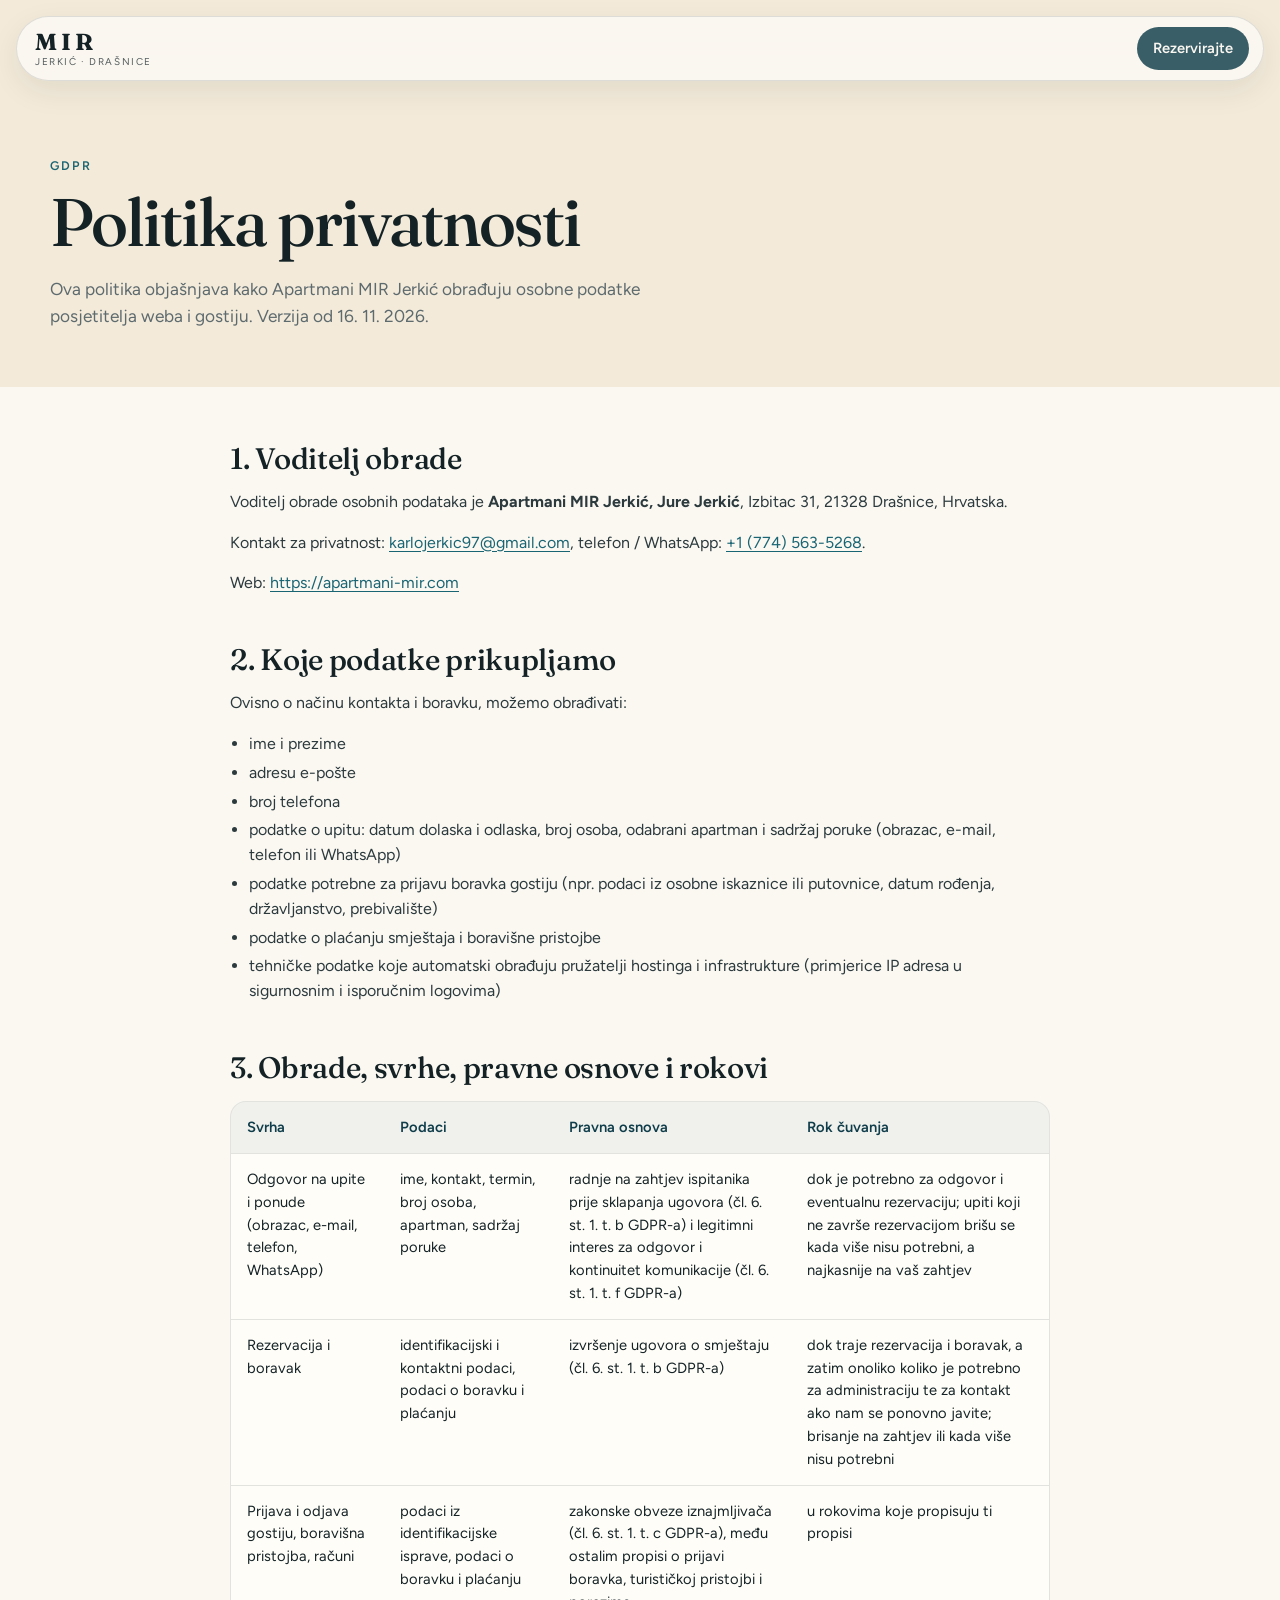
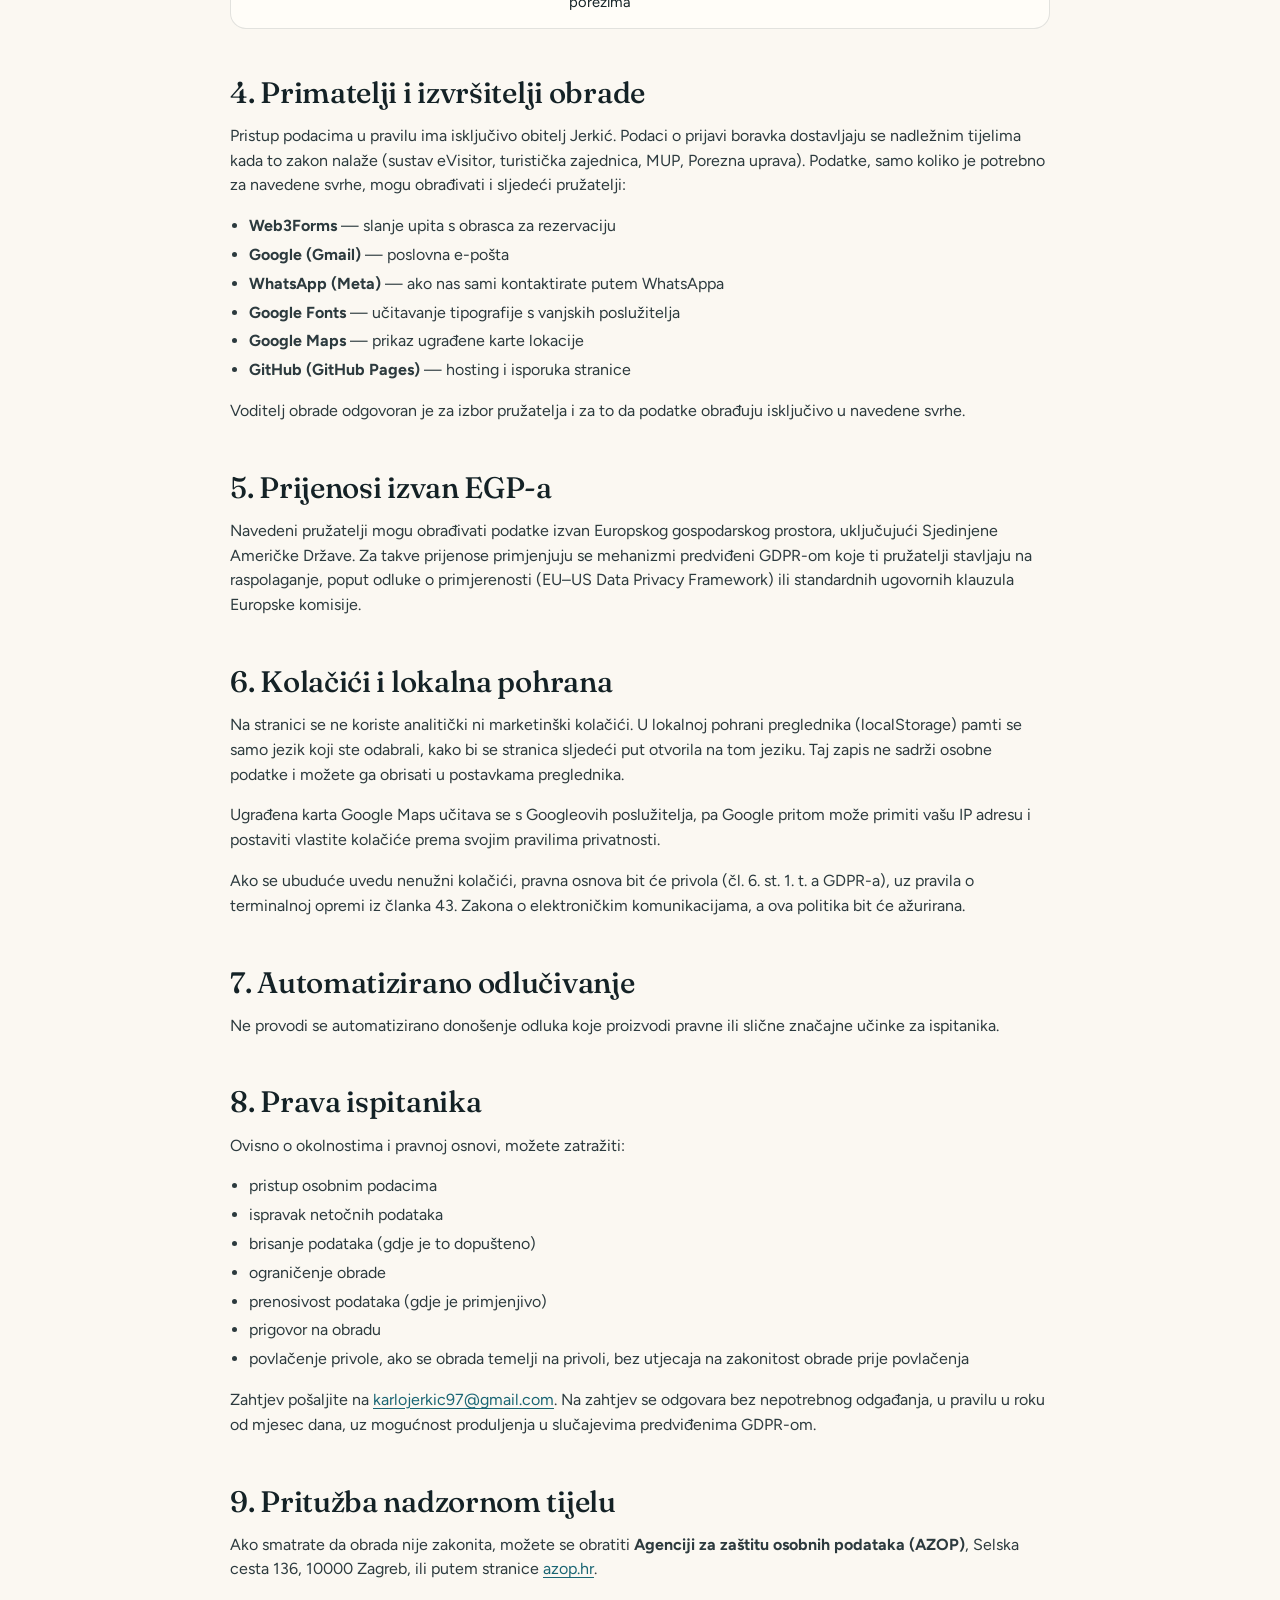
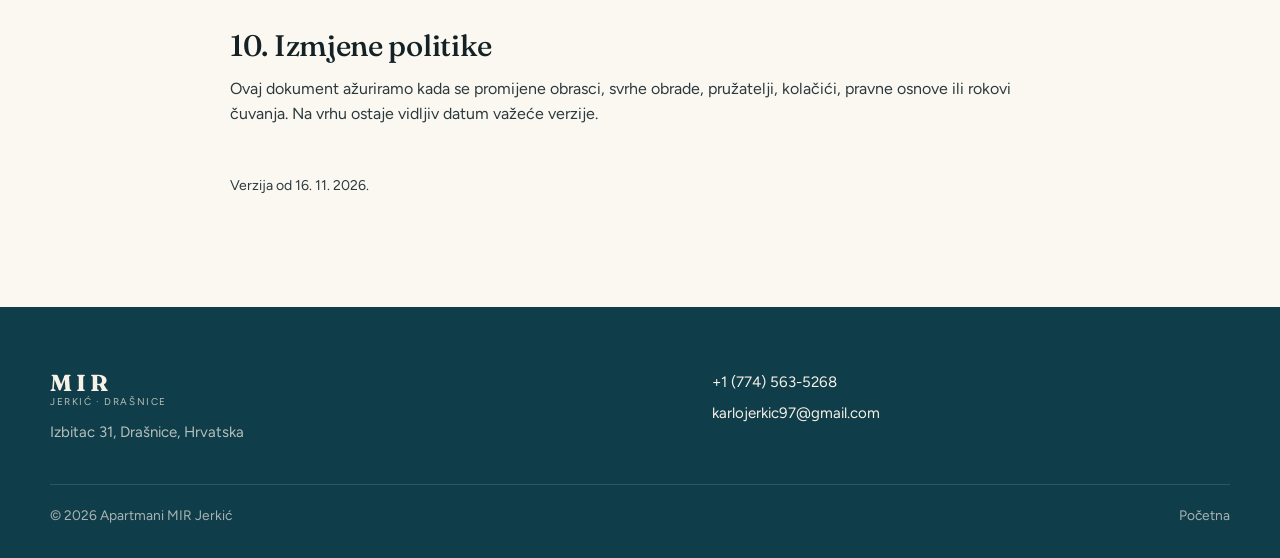
==== commit 93dd1b12: "Use the US number as the only phone and WhatsApp contact. Co-Authored-By: Claude Opus 5.5 <noreply@a" ====
--- a/politika-privatnosti.html
+++ b/politika-privatnosti.html
@@ -74,7 +74,7 @@
             Kontakt za privatnost:
             <a href="mailto:karlojerkic97@gmail.com">karlojerkic97@gmail.com</a>,
             telefon / WhatsApp:
-            <a href="https://wa.me/385915921197" target="_blank" rel="noopener noreferrer">+385 91 592 1197</a>.
+            <a href="https://wa.me/17745635268" target="_blank" rel="noopener noreferrer">+1 (774) 563-5268</a>.
           </p>
           <p>
             Web:
@@ -243,7 +243,6 @@
           <p>Izbitac 31, Drašnice, Hrvatska</p>
         </div>
         <ul class="footer__contact">
-          <li><a href="tel:+385915921197">+385 91 592 1197</a></li>
           <li><a href="tel:+17745635268">+1 (774) 563-5268</a></li>
           <li><a href="mailto:karlojerkic97@gmail.com">karlojerkic97@gmail.com</a></li>
         </ul>
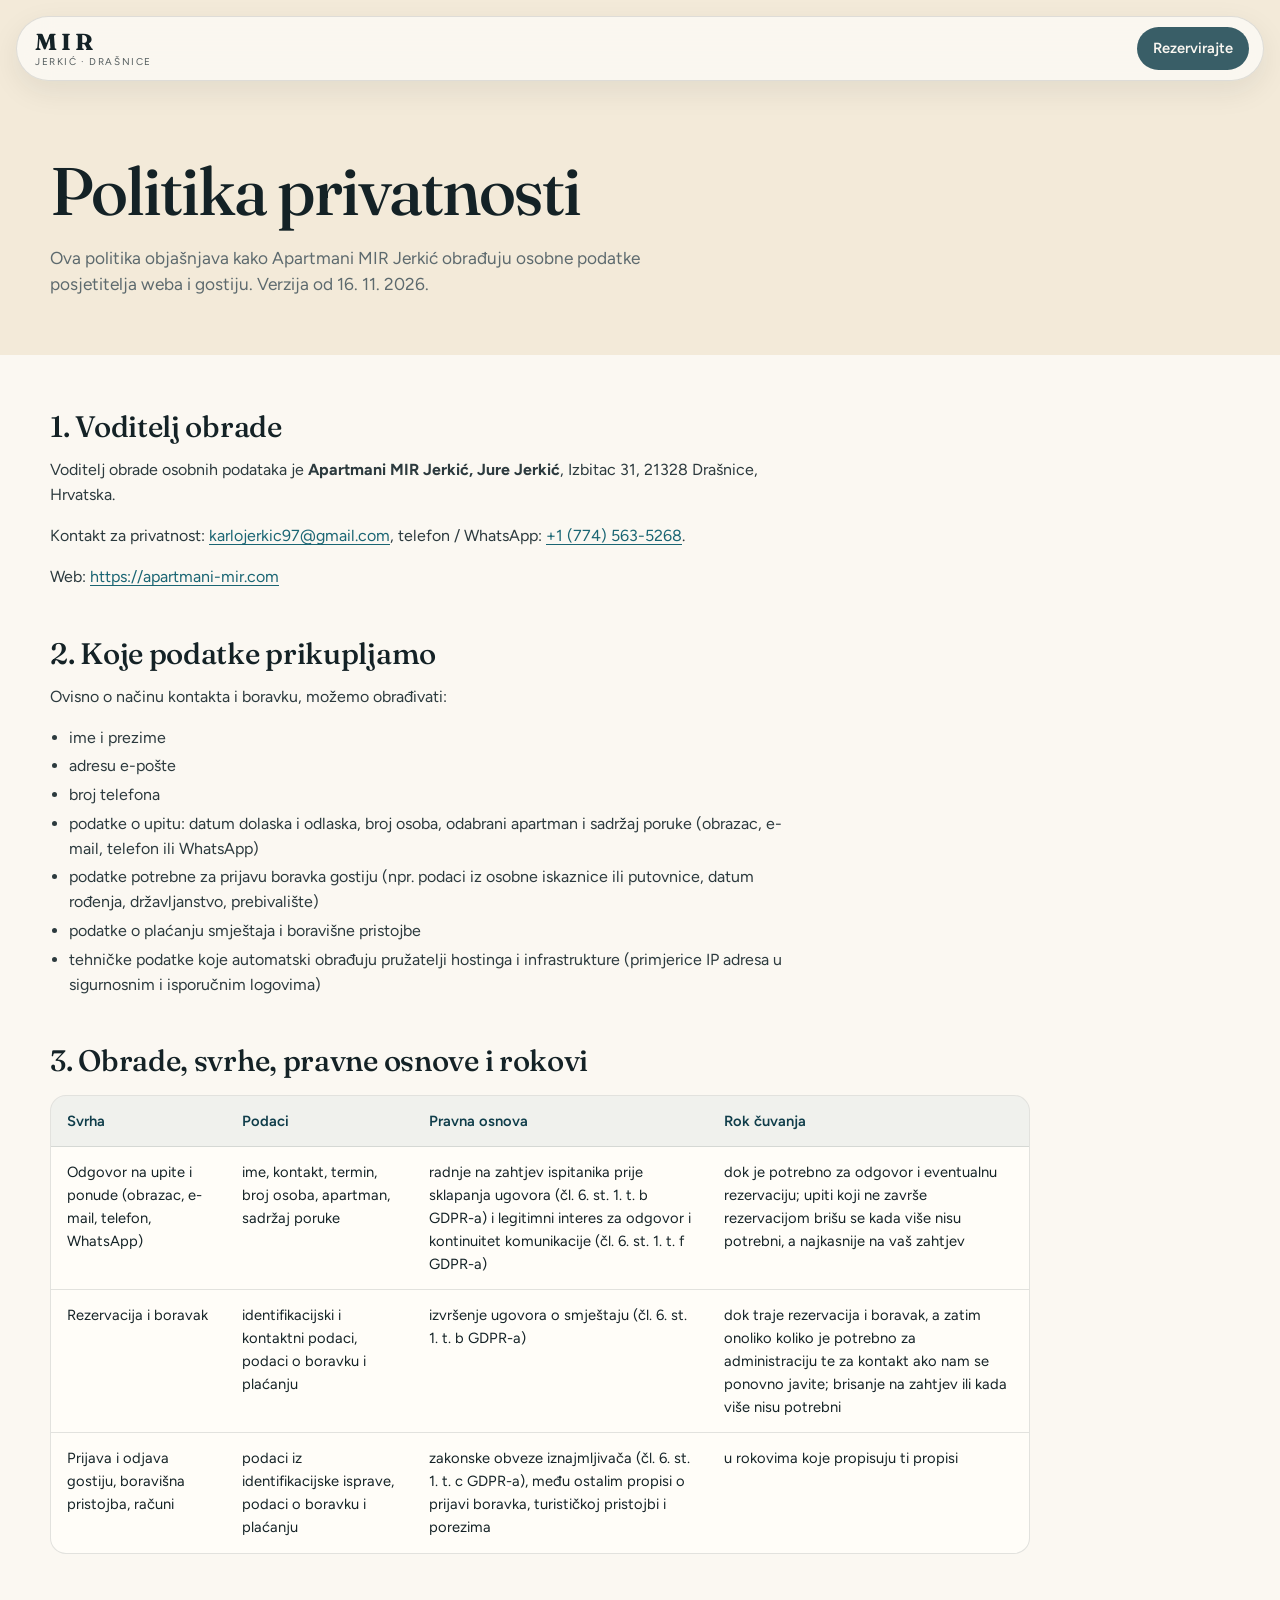
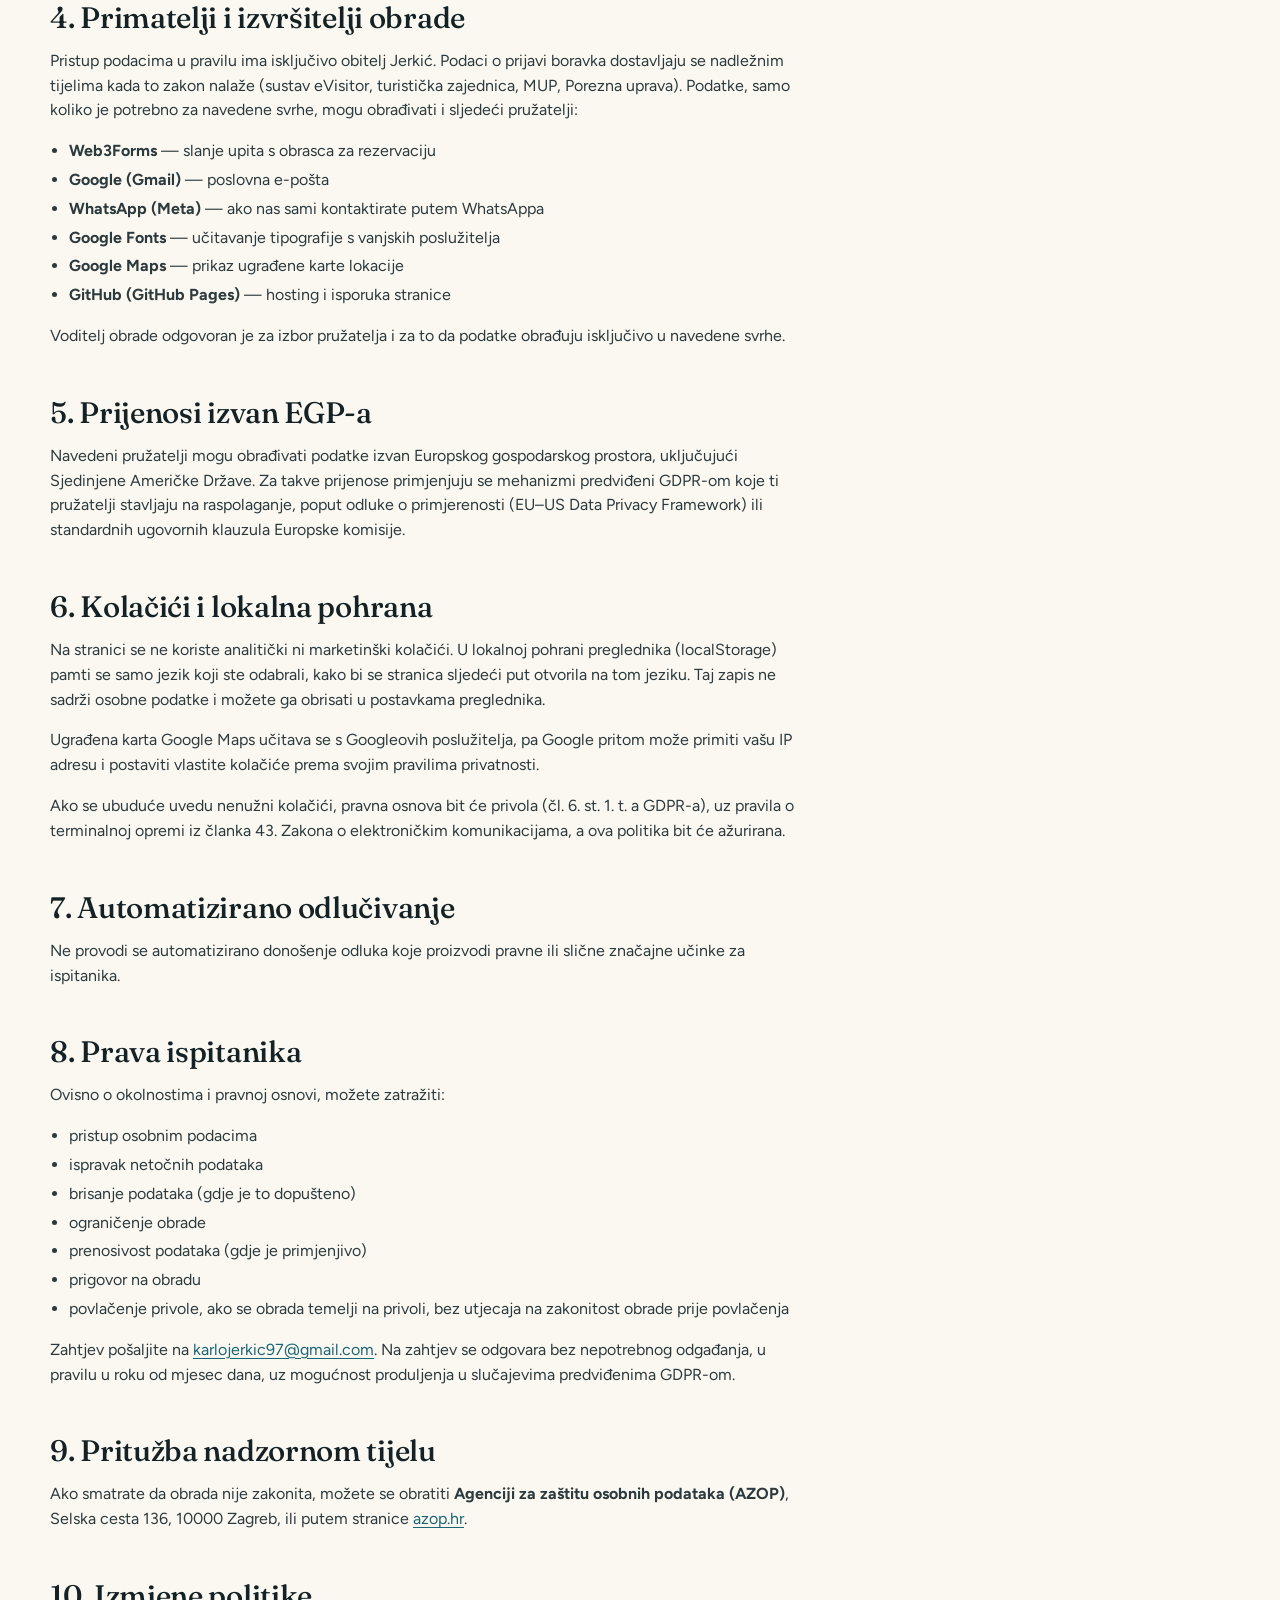
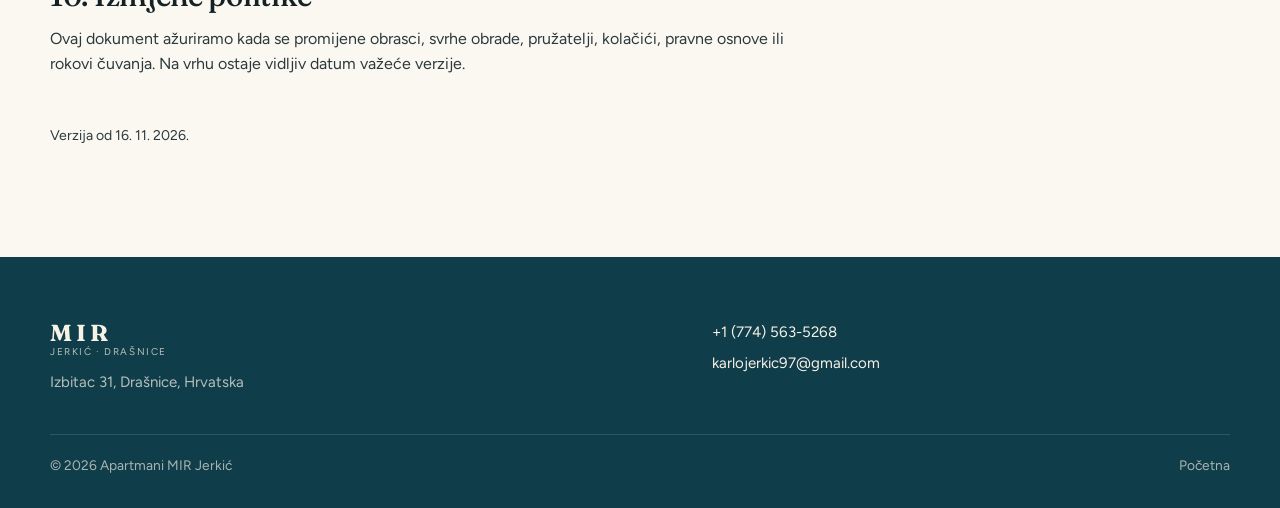
==== commit f1c1af5e: "Polish reviews layout, draw review flags as SVG, tidy footer and legal page. Co-Authored-By: Claude " ====
--- a/politika-privatnosti.html
+++ b/politika-privatnosti.html
@@ -33,7 +33,7 @@
       href="https://fonts.googleapis.com/css2?family=Figtree:wght@400;500;600;700&family=Fraunces:ital,opsz,wght@0,9..144,500;0,9..144,600;1,9..144,500&display=swap"
       rel="stylesheet"
     />
-    <link rel="stylesheet" href="css/styles.css?v=20261119b" />
+    <link rel="stylesheet" href="css/styles.css?v=20261119h" />
   </head>
   <body class="page-legal">
     <a class="skip" href="#sadrzaj">Preskoči na sadržaj</a>
@@ -53,7 +53,6 @@
     <main id="sadrzaj">
       <section class="legal-head">
         <div class="wrap">
-          <p class="legal-head__eyebrow">GDPR</p>
           <h1>Politika privatnosti</h1>
           <p class="lede">
             Ova politika objašnjava kako Apartmani MIR Jerkić obrađuju osobne podatke
--- a/css/styles.css
+++ b/css/styles.css
@@ -420,8 +420,8 @@
 
 .reviews__list {
   display: grid;
-  grid-template-columns: repeat(4, 1fr);
-  gap: 32px;
+  grid-template-columns: repeat(2, minmax(0, 1fr));
+  gap: 44px 64px;
   margin-top: 48px;
 }
 
@@ -436,6 +436,7 @@
 }
 
 .review p {
+  max-width: 34ch;
   margin: 0;
   font-family: var(--serif);
   font-size: clamp(1.3rem, 2vw, 1.6rem);
@@ -855,7 +856,7 @@
 
 .places {
   display: grid;
-  grid-template-columns: 1.3fr 1fr 1fr;
+  grid-template-columns: repeat(4, 1fr);
   gap: 16px;
   margin-top: 36px;
 }
@@ -1911,21 +1912,17 @@
   letter-spacing: -0.03em;
 }
 
-.legal-head__eyebrow {
-  margin: 0 0 12px;
-  color: var(--sea-mid);
-  font-size: 0.78rem;
-  font-weight: 600;
-  letter-spacing: 0.18em;
-  text-transform: uppercase;
-}
 
 .legal {
   padding: 56px 0 96px;
 }
 
-.legal__content {
-  max-width: 820px;
+.legal__content > * {
+  max-width: 760px;
+}
+
+.legal__content > .legal__table-wrap {
+  max-width: 980px;
 }
 
 .legal__content h2 {
@@ -2001,9 +1998,15 @@
   grid-template-columns: 1.2fr 1fr;
 }
 
+.footer__base {
+  flex-wrap: wrap;
+  align-items: center;
+}
+
 .footer__base-links {
   display: flex;
   gap: 18px;
+  white-space: nowrap;
 }
 
 /* ---------- Privola na formi ---------- */
@@ -2041,15 +2044,40 @@
   outline-offset: 2px;
 }
 
-@media (max-width: 1100px) and (min-width: 761px) {
-  .reviews__list {
+
+.review figcaption {
+  display: flex;
+  flex-wrap: wrap;
+  align-items: center;
+  gap: 4px 8px;
+}
+
+.review__flag {
+  display: block;
+  flex: none;
+  width: 21px;
+  height: 14px;
+  border-radius: 2px;
+  box-shadow: 0 0 0 1px rgba(247, 241, 230, 0.22);
+}
+
+.place {
+  background: linear-gradient(160deg, var(--sea-mid), var(--sea));
+}
+
+@media (max-width: 1100px) and (min-width: 981px) {
+  .places {
     grid-template-columns: repeat(2, 1fr);
   }
 }
 
-.review__flag {
-  margin-right: 4px;
-  font-size: 1.05rem;
-  line-height: 1;
-  vertical-align: -1px;
-}
+.place-credit {
+  margin-top: 18px;
+  font-size: 0.78rem;
+  color: var(--muted);
+}
+
+.place-credit a {
+  text-decoration: underline;
+  text-underline-offset: 2px;
+}
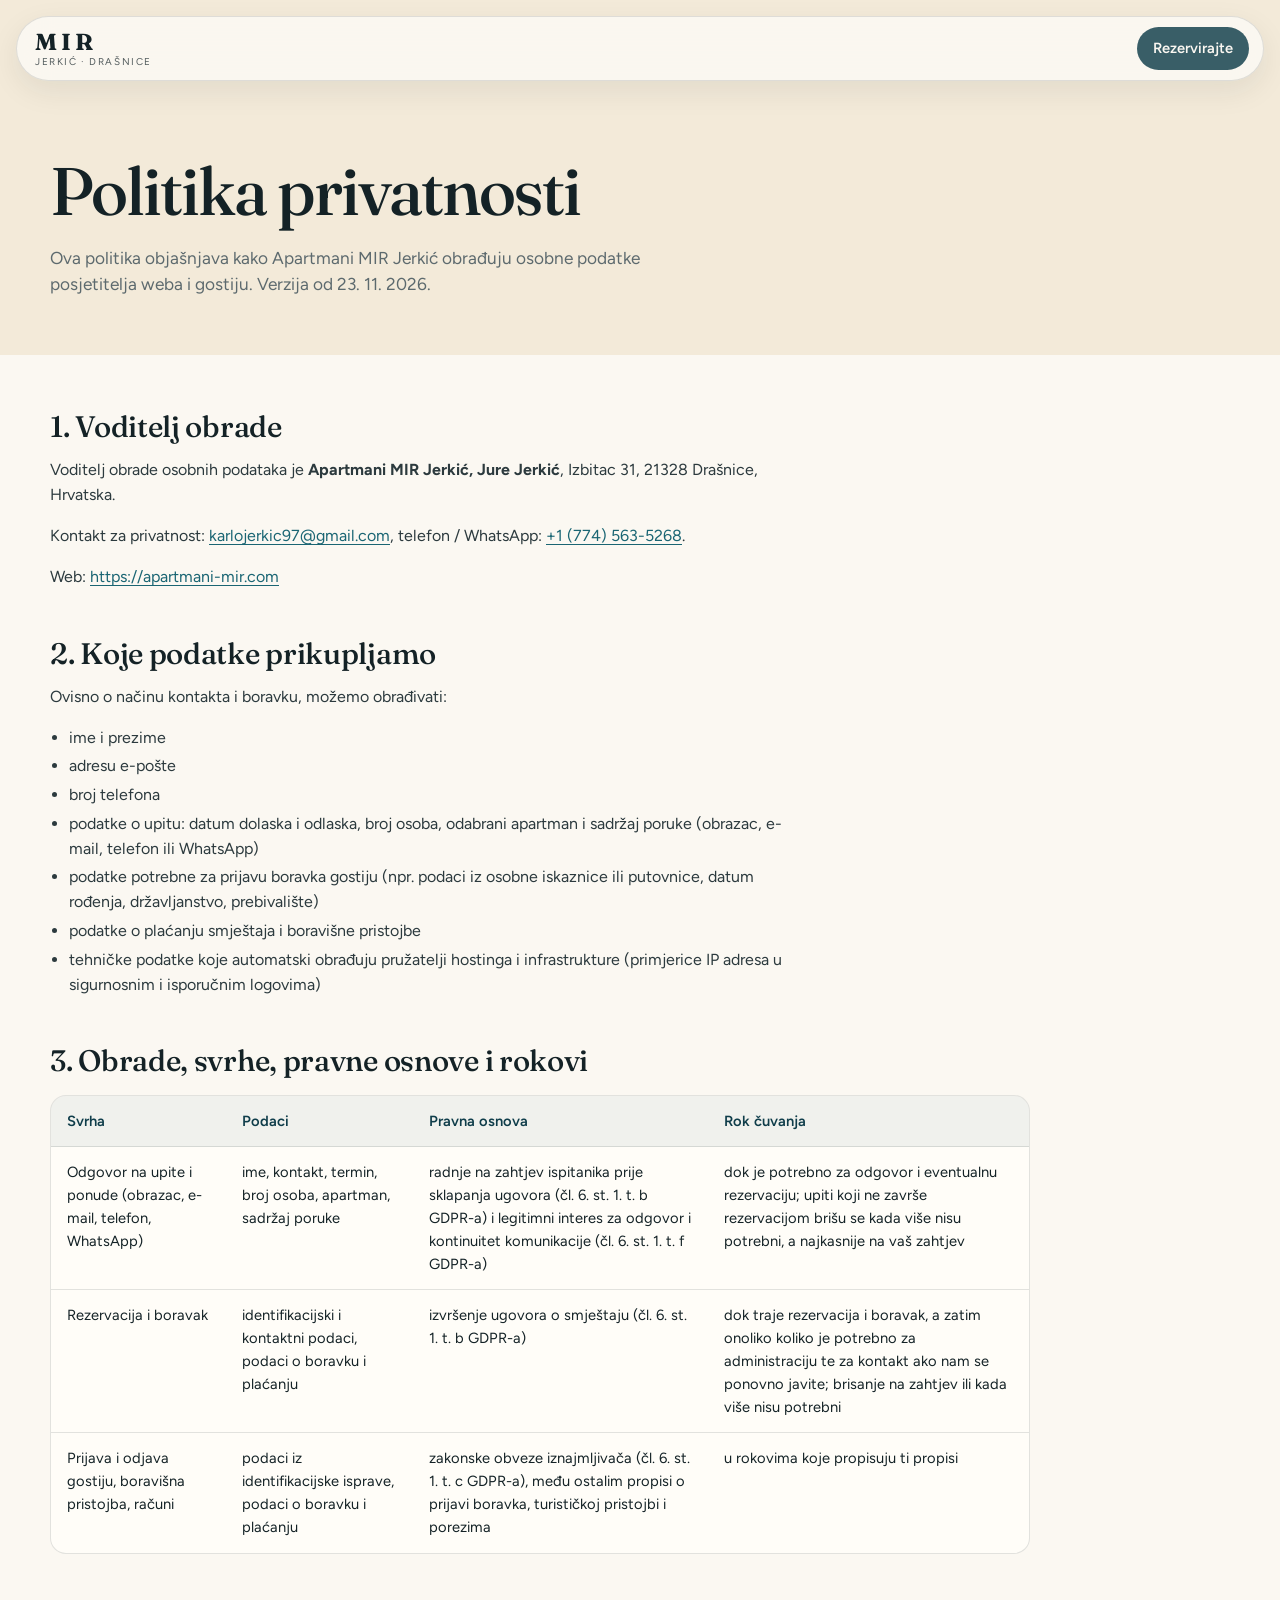
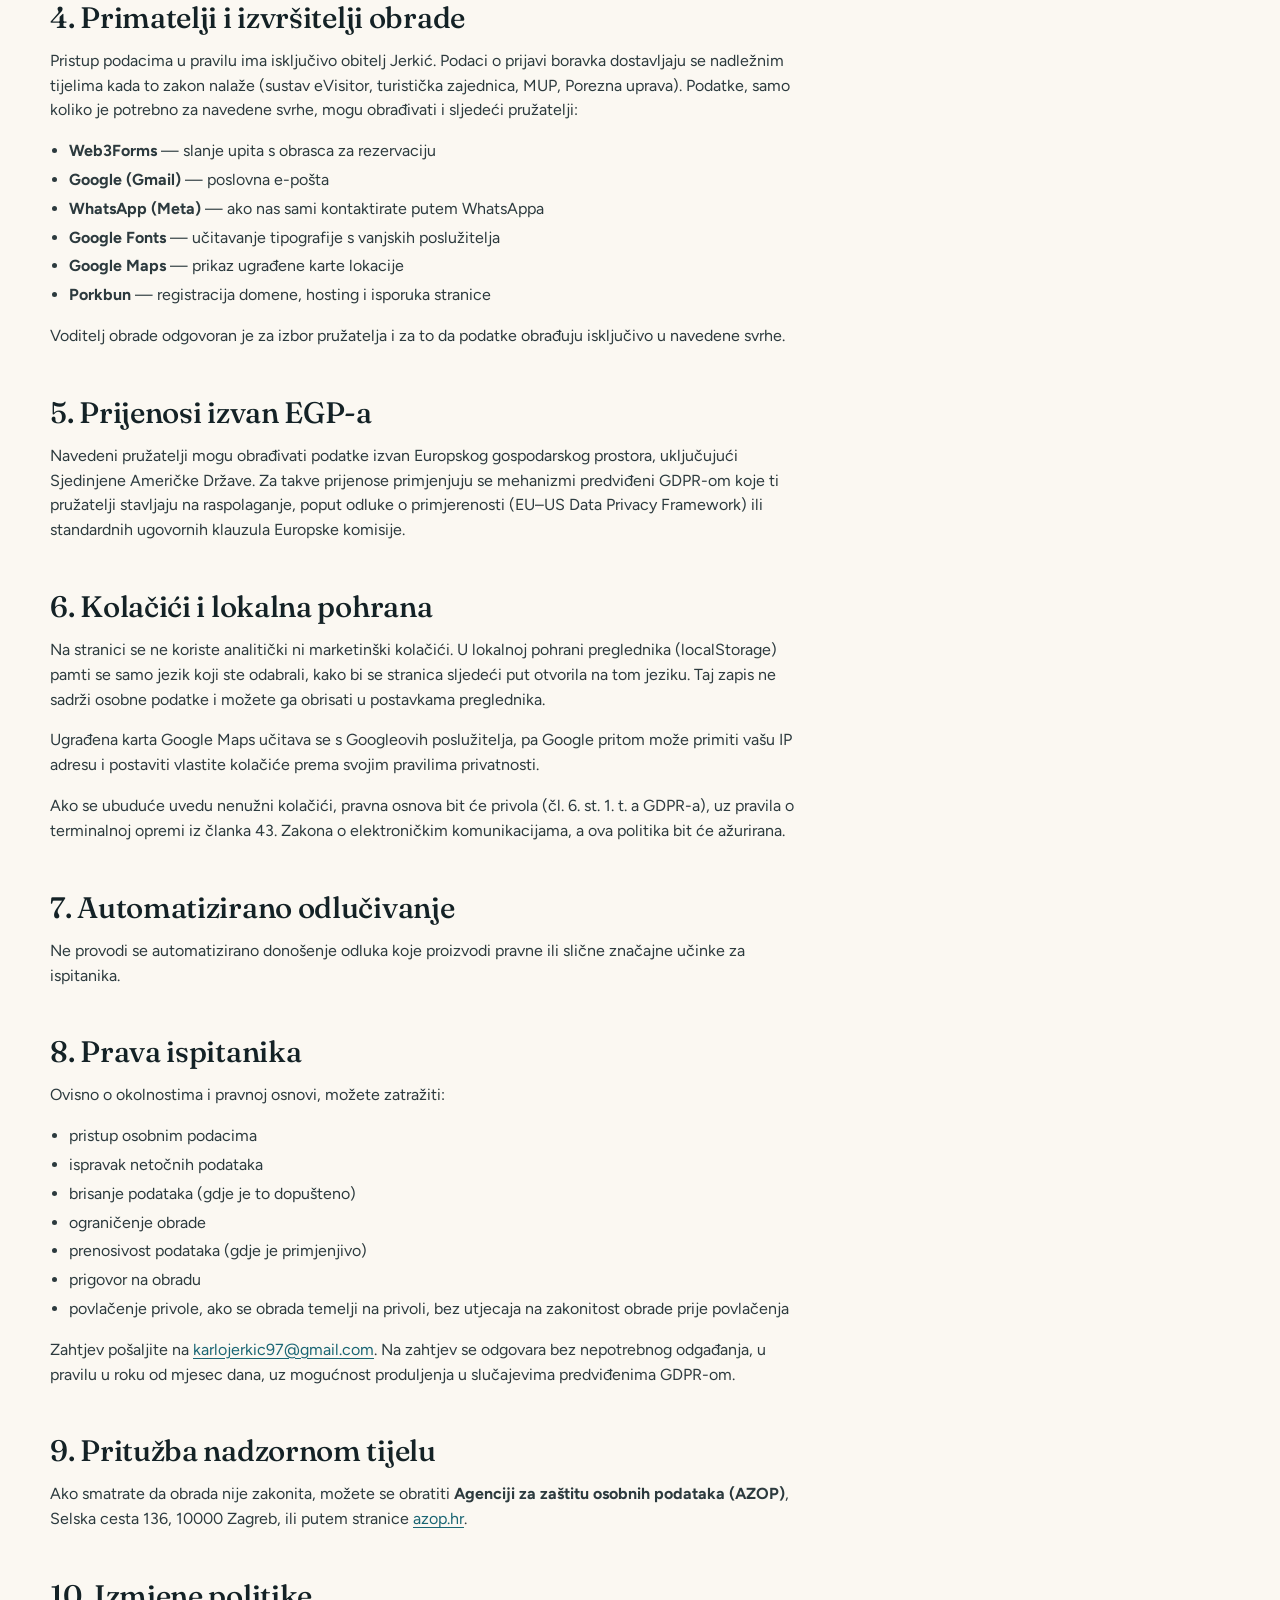
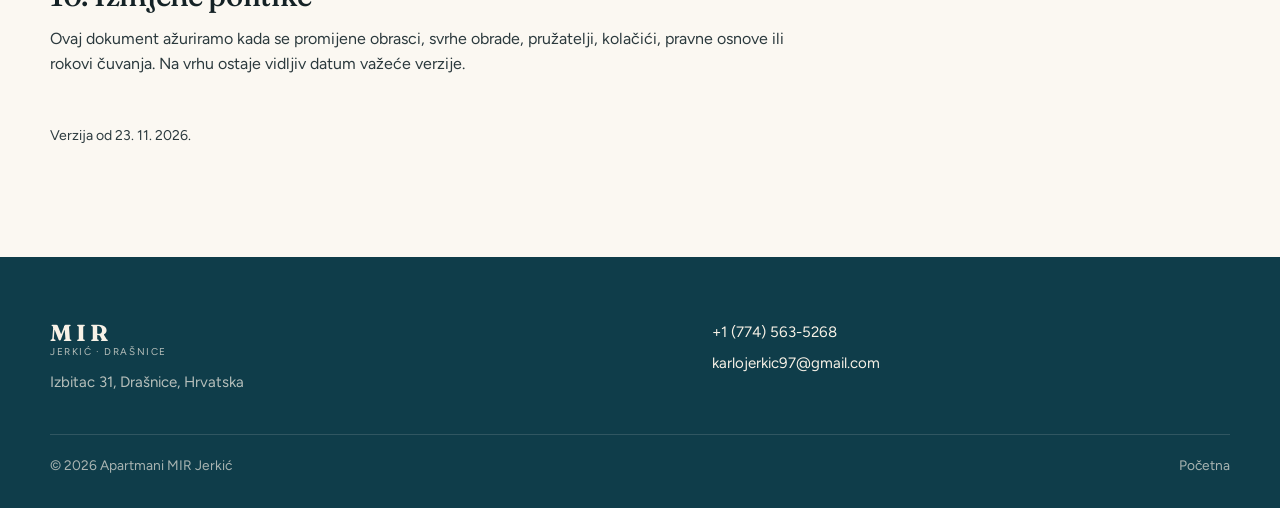
==== commit 15265f9a: "Add styled 404 page with old-URL redirects, Porkbun hosting in privacy policy, fresh sitemap dates. " ====
--- a/politika-privatnosti.html
+++ b/politika-privatnosti.html
@@ -33,7 +33,7 @@
       href="https://fonts.googleapis.com/css2?family=Figtree:wght@400;500;600;700&family=Fraunces:ital,opsz,wght@0,9..144,500;0,9..144,600;1,9..144,500&display=swap"
       rel="stylesheet"
     />
-    <link rel="stylesheet" href="css/styles.css?v=20261119h" />
+    <link rel="stylesheet" href="css/styles.css?v=20261123" />
   </head>
   <body class="page-legal">
     <a class="skip" href="#sadrzaj">Preskoči na sadržaj</a>
@@ -56,7 +56,7 @@
           <h1>Politika privatnosti</h1>
           <p class="lede">
             Ova politika objašnjava kako Apartmani MIR Jerkić obrađuju osobne podatke
-            posjetitelja weba i gostiju. Verzija od 16. 11. 2026.
+            posjetitelja weba i gostiju. Verzija od 23. 11. 2026.
           </p>
         </div>
       </section>
@@ -154,7 +154,7 @@
             <li><strong>WhatsApp (Meta)</strong> — ako nas sami kontaktirate putem WhatsAppa</li>
             <li><strong>Google Fonts</strong> — učitavanje tipografije s vanjskih poslužitelja</li>
             <li><strong>Google Maps</strong> — prikaz ugrađene karte lokacije</li>
-            <li><strong>GitHub (GitHub Pages)</strong> — hosting i isporuka stranice</li>
+            <li><strong>Porkbun</strong> — registracija domene, hosting i isporuka stranice</li>
           </ul>
           <p>
             Voditelj obrade odgovoran je za izbor pružatelja i za to da podatke
@@ -227,7 +227,7 @@
             važeće verzije.
           </p>
 
-          <p class="legal__updated">Verzija od 16. 11. 2026.</p>
+          <p class="legal__updated">Verzija od 23. 11. 2026.</p>
         </div>
       </section>
     </main>
--- a/css/styles.css
+++ b/css/styles.css
@@ -2081,3 +2081,34 @@
   text-decoration: underline;
   text-underline-offset: 2px;
 }
+
+/* ---------- 404 ---------- */
+.page-404 .hero--404 {
+  display: flex;
+  align-items: flex-end;
+}
+
+.page-404 .hero__copy {
+  position: relative;
+  padding-bottom: clamp(56px, 12vh, 120px);
+}
+
+.nf-code {
+  margin: 0 0 18px;
+  font-family: var(--serif);
+  font-size: clamp(1rem, 2vw, 1.2rem);
+  font-weight: 600;
+  line-height: 1;
+  letter-spacing: 0.08em;
+  color: #d9b77f;
+}
+
+.page-404 .hero__lead {
+  margin-bottom: 0;
+}
+
+.page-404 .nf-en {
+  margin: 10px 0 30px;
+  font-size: 0.95rem;
+  color: rgba(247, 241, 230, 0.66);
+}
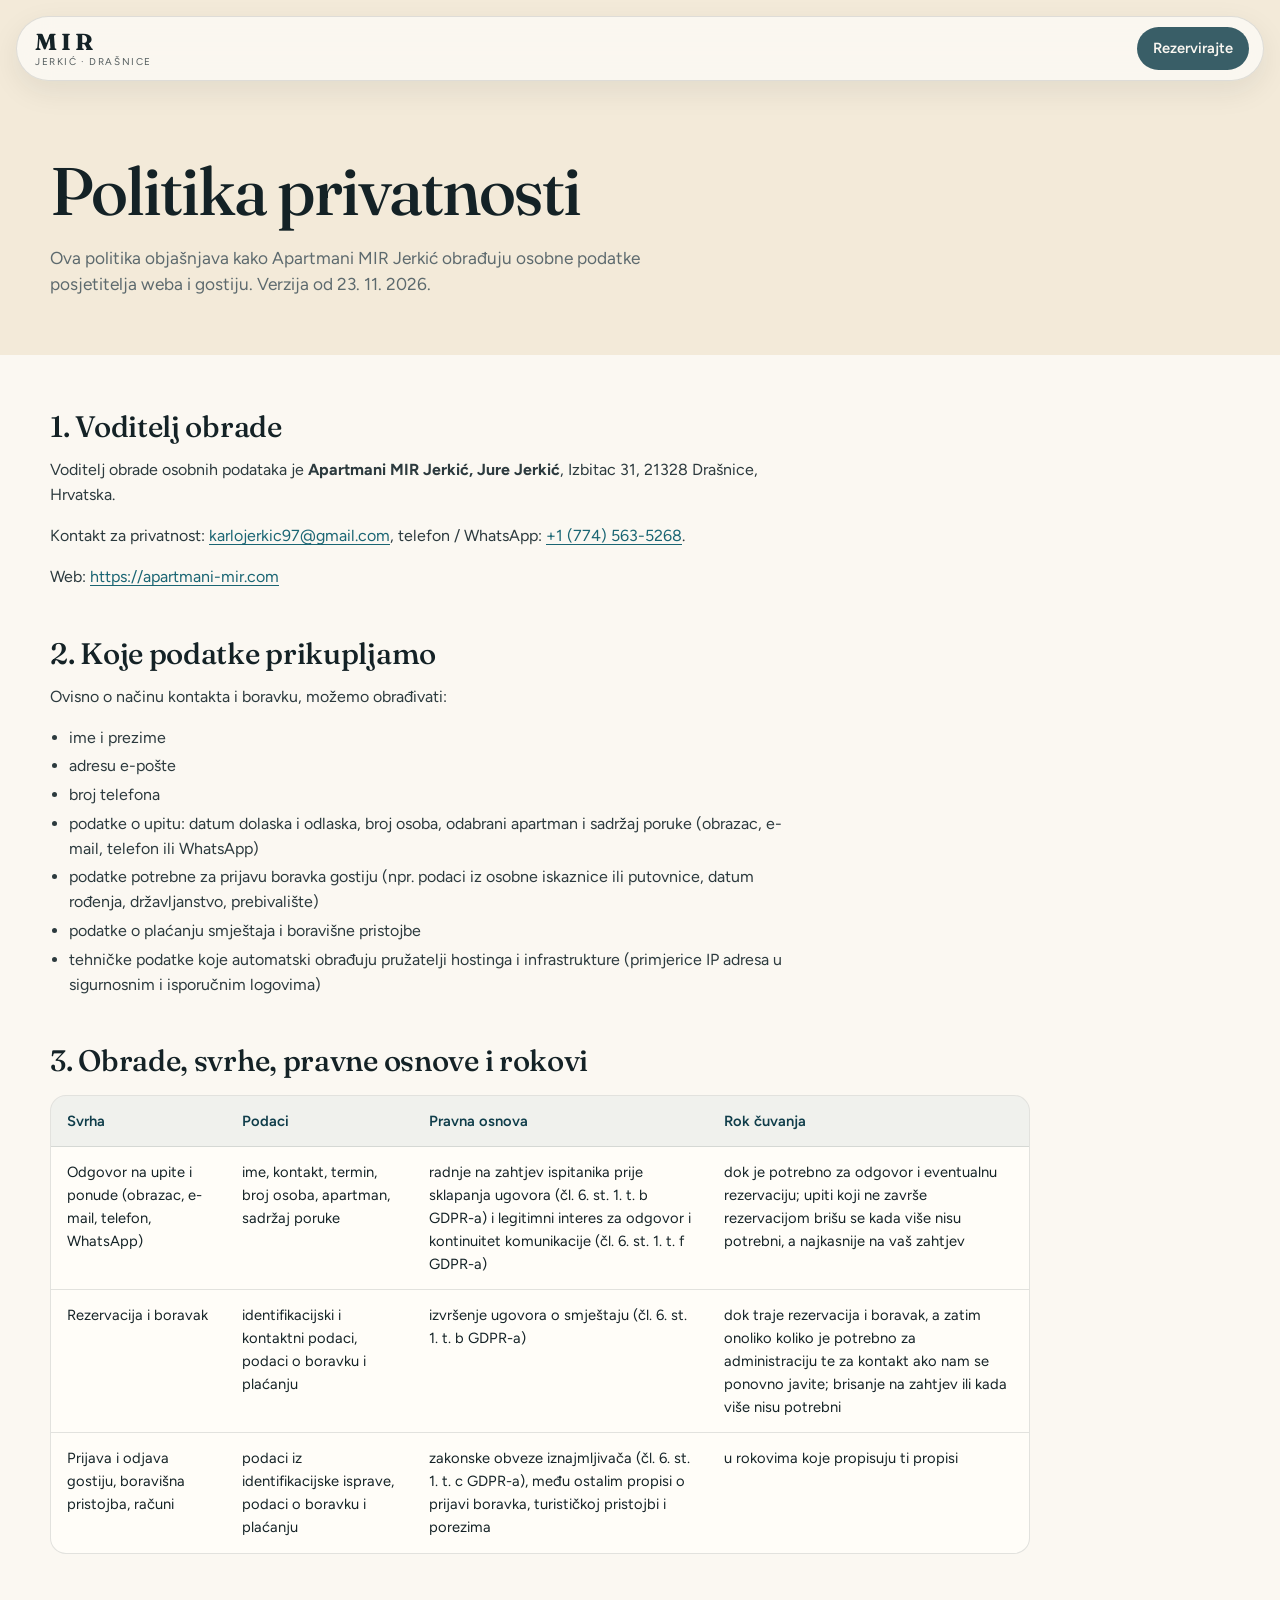
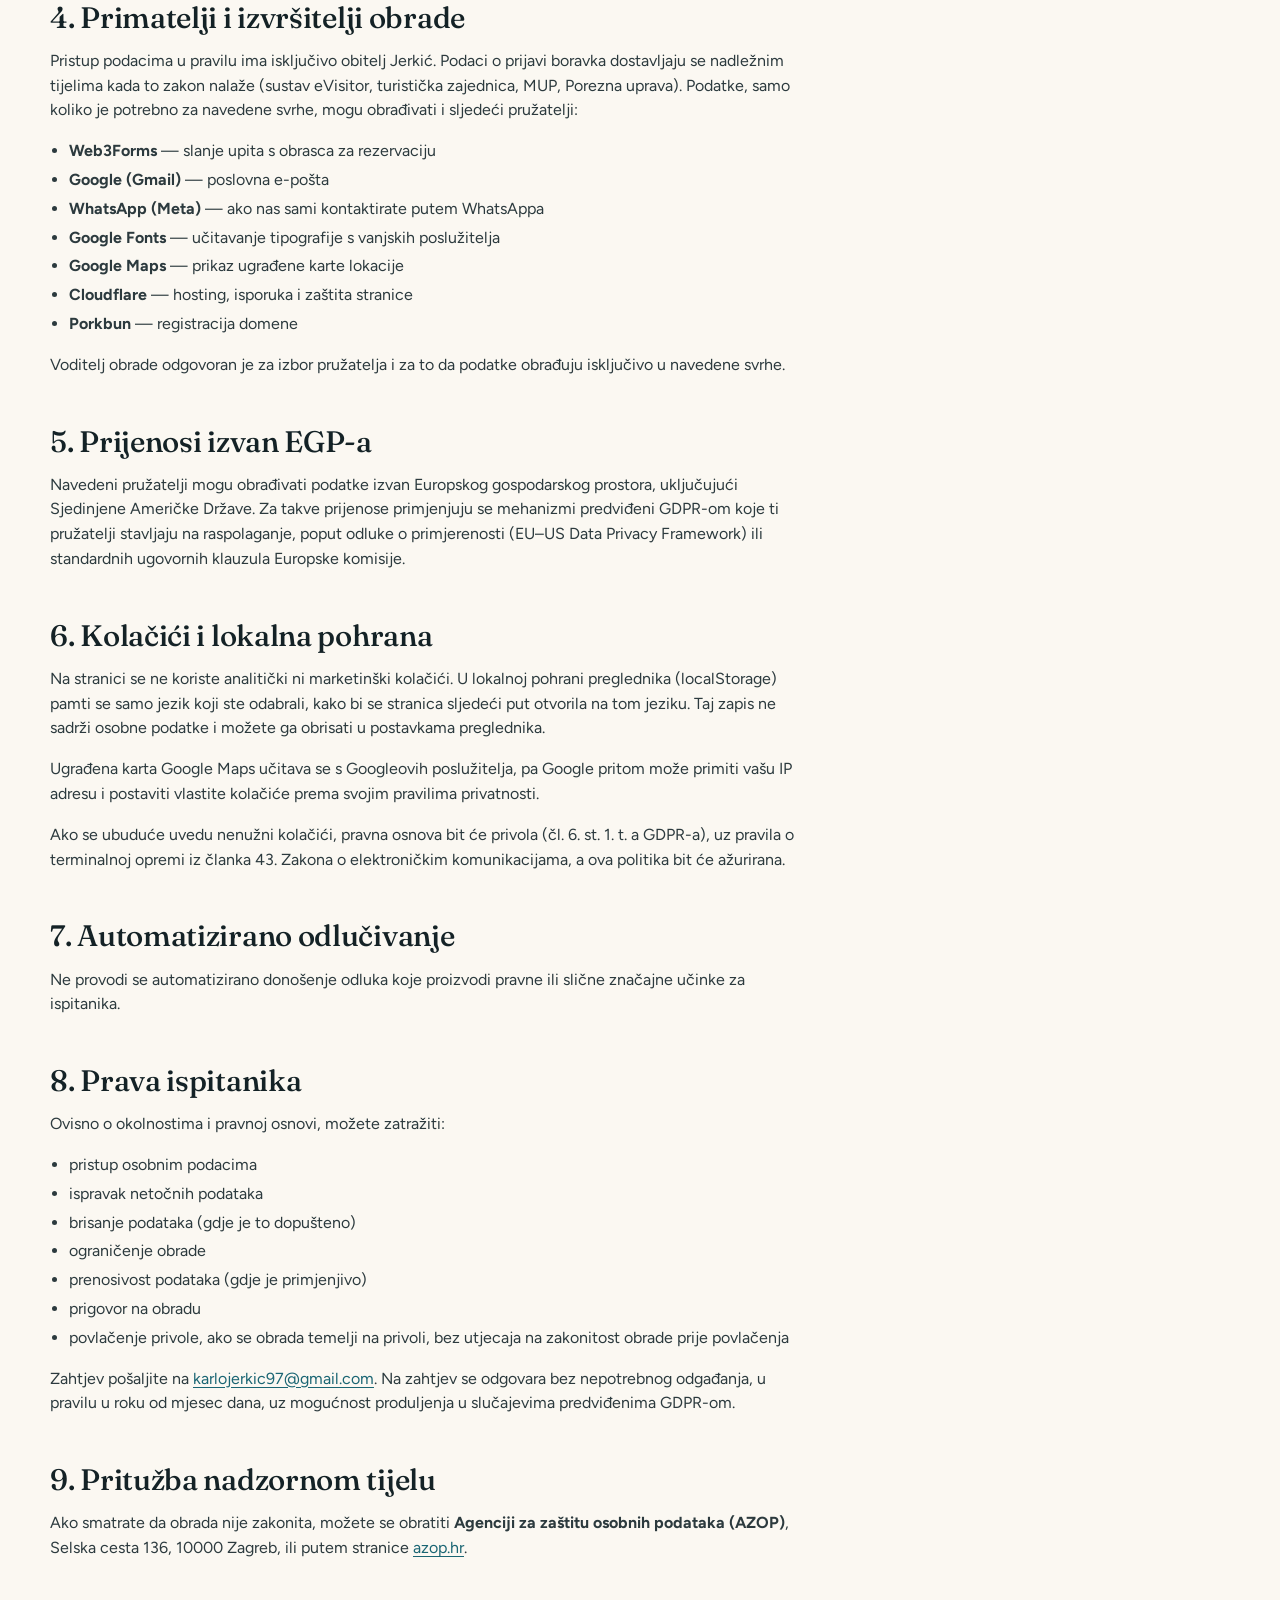
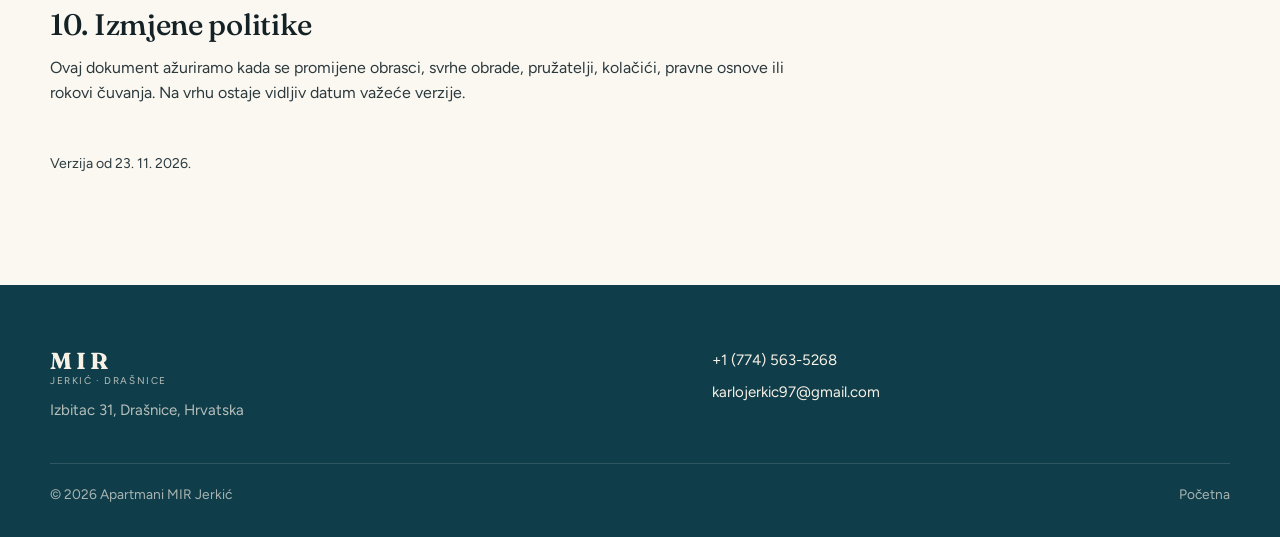
==== commit 4a329b58: "Name Cloudflare as host and Porkbun as registrar in the privacy policy. Co-Authored-By: Claude Opus " ====
--- a/politika-privatnosti.html
+++ b/politika-privatnosti.html
@@ -154,7 +154,8 @@
             <li><strong>WhatsApp (Meta)</strong> — ako nas sami kontaktirate putem WhatsAppa</li>
             <li><strong>Google Fonts</strong> — učitavanje tipografije s vanjskih poslužitelja</li>
             <li><strong>Google Maps</strong> — prikaz ugrađene karte lokacije</li>
-            <li><strong>Porkbun</strong> — registracija domene, hosting i isporuka stranice</li>
+            <li><strong>Cloudflare</strong> — hosting, isporuka i zaštita stranice</li>
+            <li><strong>Porkbun</strong> — registracija domene</li>
           </ul>
           <p>
             Voditelj obrade odgovoran je za izbor pružatelja i za to da podatke
